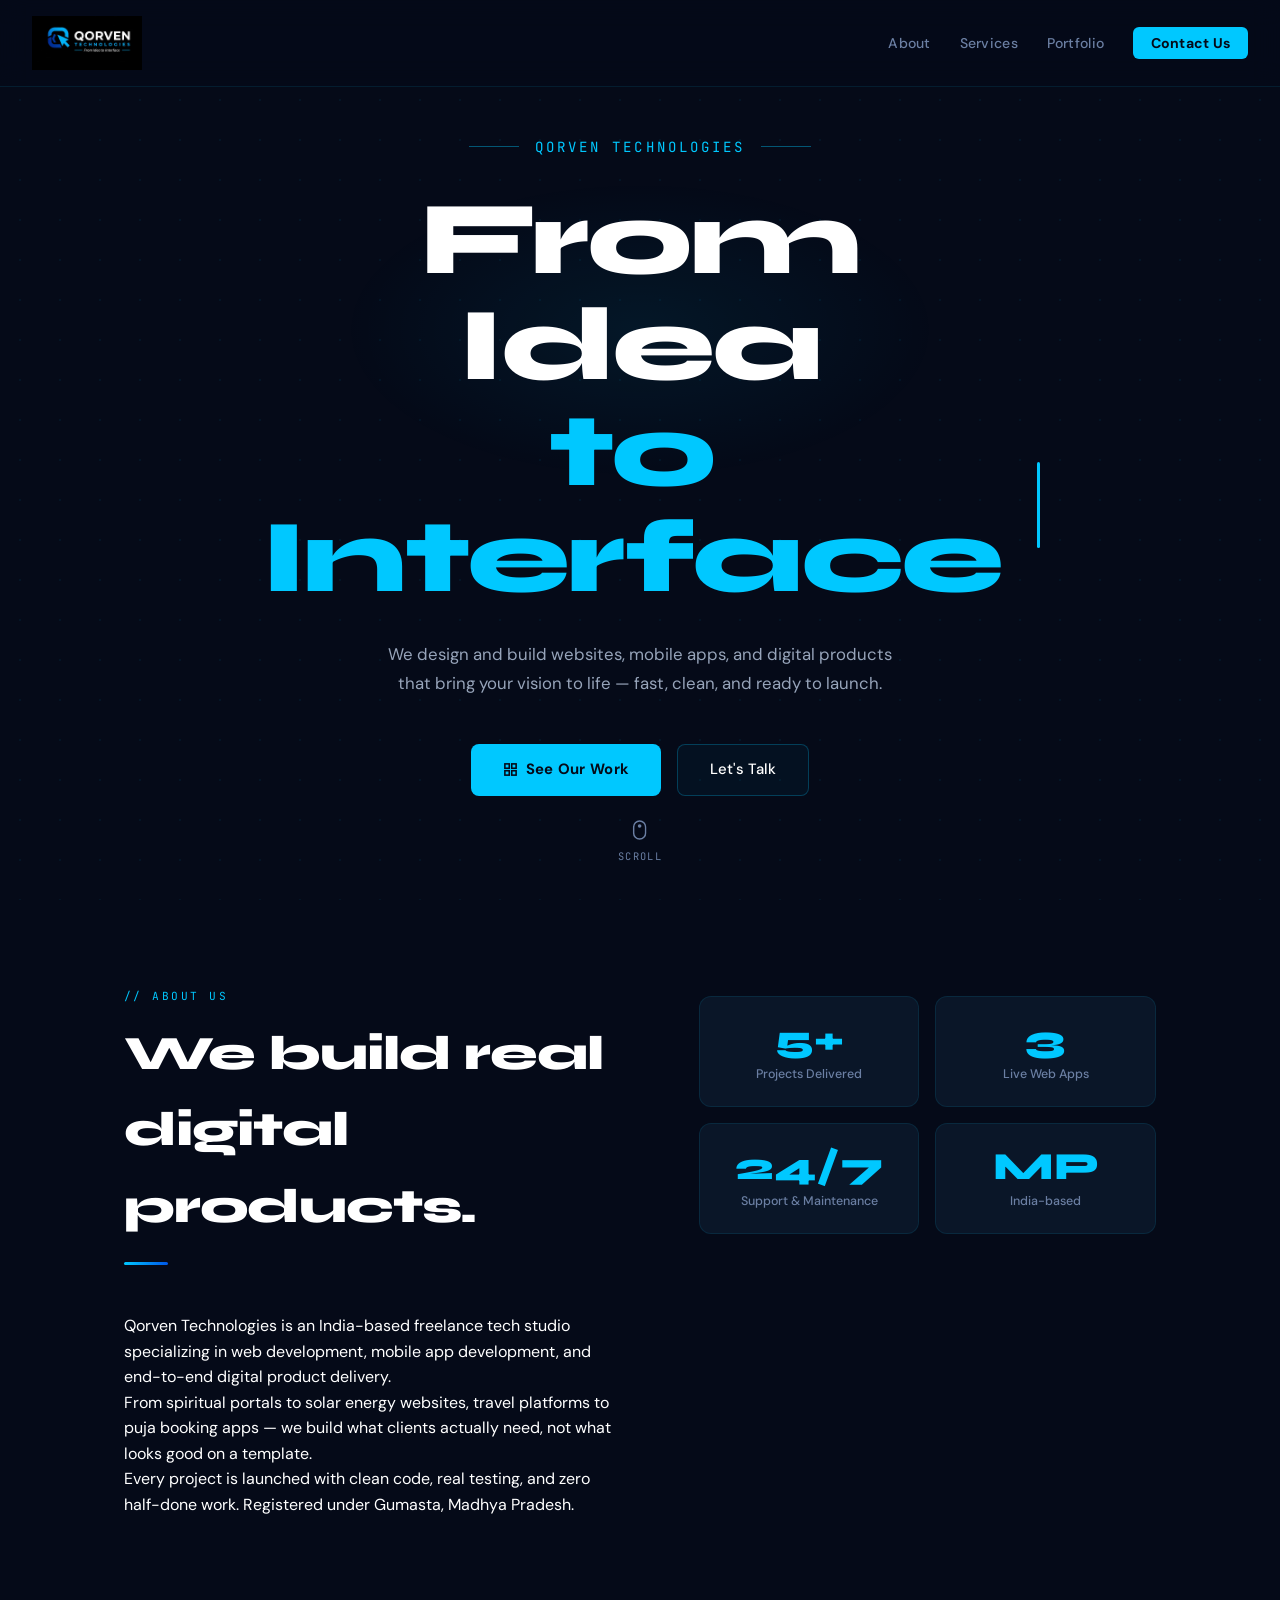
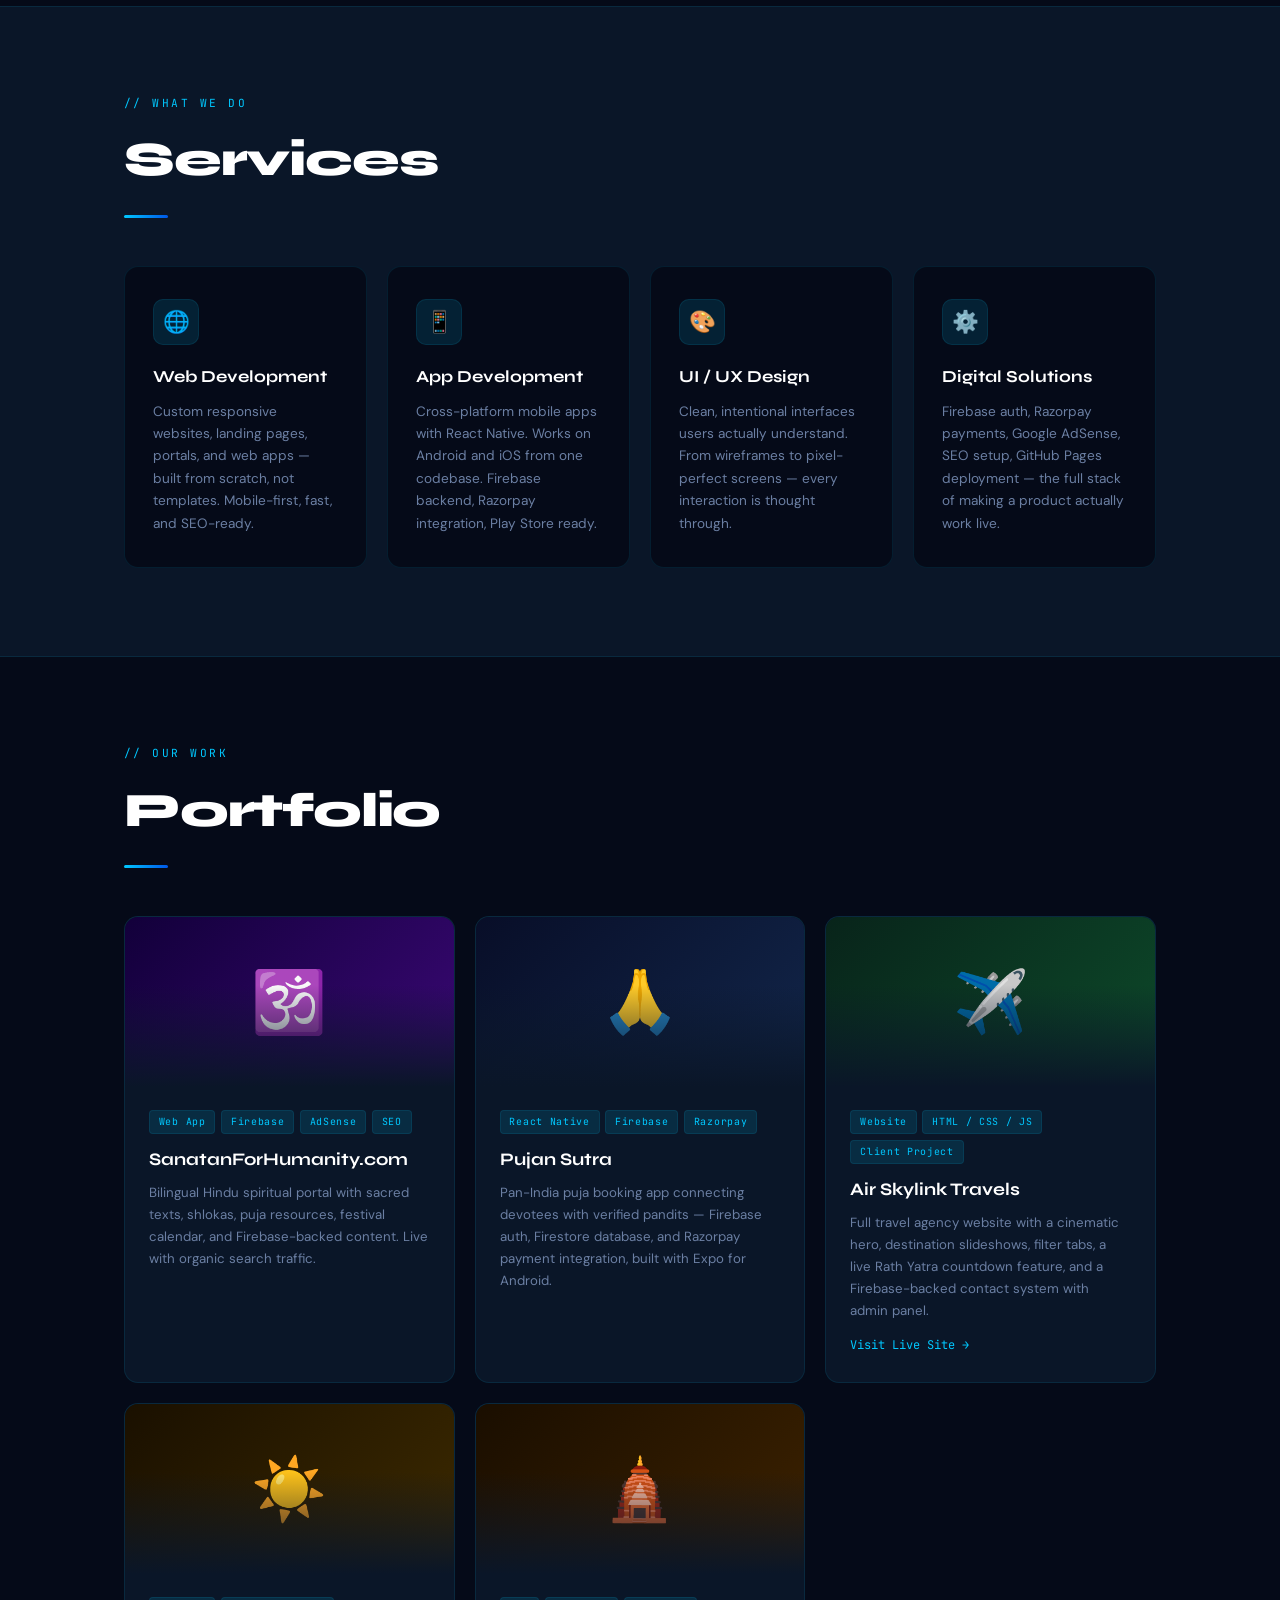
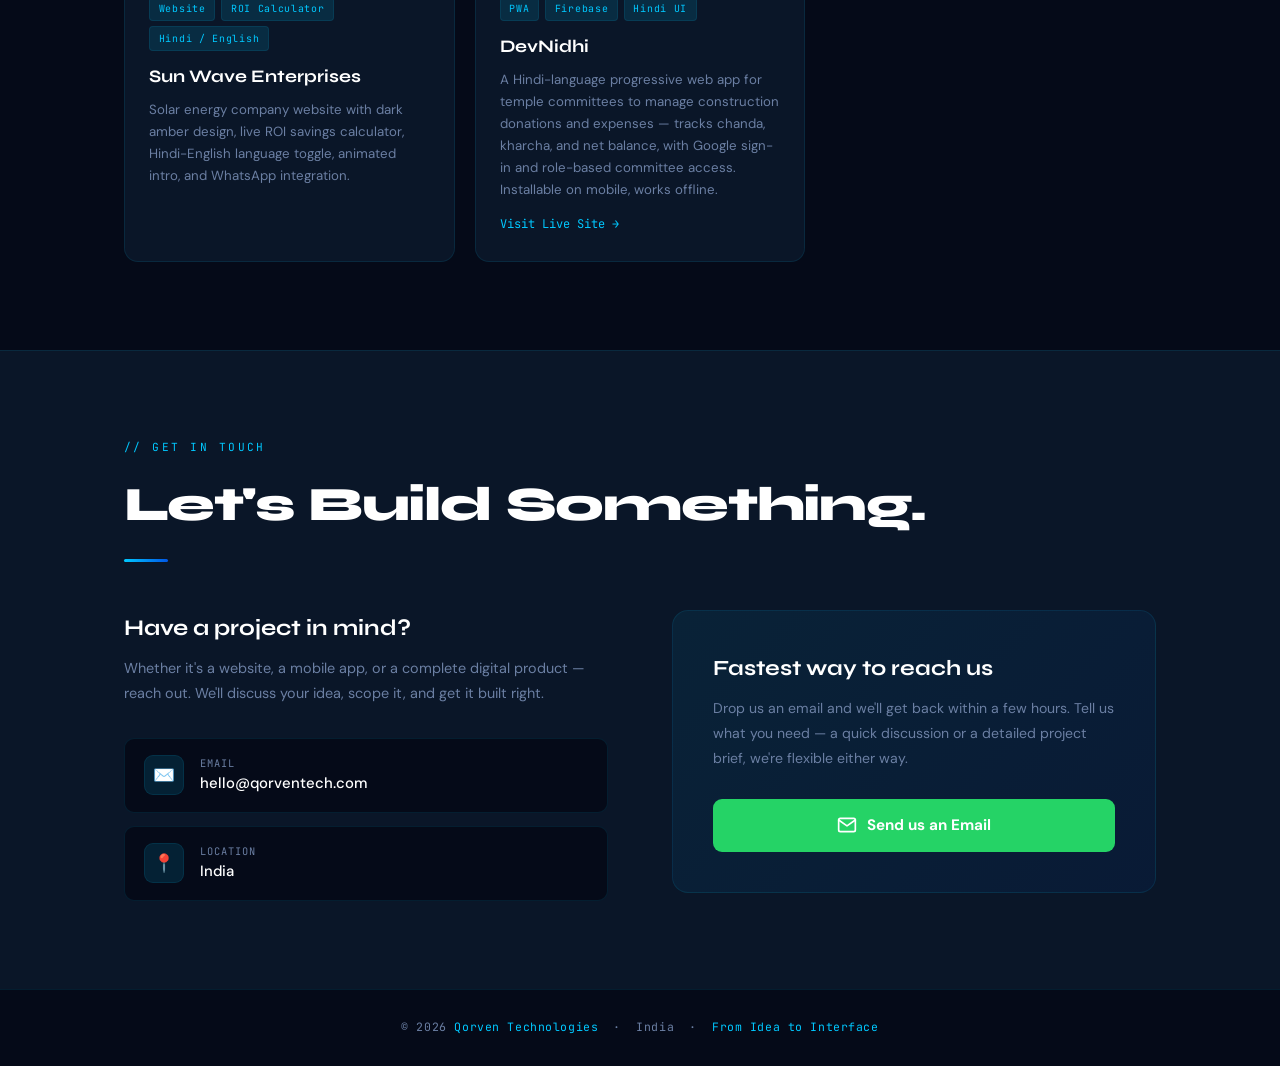
==== index.html @ b603cdcf "Update index.html" ====
<!DOCTYPE html>
<html lang="en">
<head>
  <meta charset="UTF-8">
  <meta name="viewport" content="width=device-width, initial-scale=1.0">
  <title>Qorven Technologies — From Idea to Interface</title>
  <!-- Favicon -->
  <link rel="icon" type="image/png" sizes="16x16" href="[data-uri]">
  <link rel="icon" type="image/png" sizes="32x32" href="[data-uri]">
  <link rel="icon" type="image/png" sizes="64x64" href="[data-uri]">
  <link rel="apple-touch-icon" sizes="192x192" href="[data-uri]">
  <link rel="apple-touch-icon" sizes="512x512" href="[data-uri]">

    <!-- SEO Meta Tags -->
  <meta name="description" content="Qorven Technologies — Web development, mobile app development, UI/UX design and digital solutions. India-based digital studio. From Idea to Interface.">
  <meta name="keywords" content="web development India, app development India, React Native, Firebase, Qorven Technologies, freelance developer India">
  <meta name="author" content="Qorven Technologies">
  <meta name="robots" content="index, follow">
  <link rel="canonical" href="https://qorventech.com">

  <!-- Open Graph (for social media previews) -->
  <meta property="og:title" content="Qorven Technologies — From Idea to Interface">
  <meta property="og:description" content="We design and build websites, mobile apps, and digital products. India-based digital studio.">
  <meta property="og:url" content="https://qorventech.com">
  <meta property="og:type" content="website">
  <meta property="og:image" content="[data-uri]">

  <!-- Twitter Card -->
  <meta name="twitter:card" content="summary">
  <meta name="twitter:title" content="Qorven Technologies">
  <meta name="twitter:description" content="From Idea to Interface — Web & App Development Studio, India">

  <link href="https://fonts.googleapis.com/css2?family=Syne:wght@400;600;700;800&family=DM+Sans:ital,opsz,wght@0,9..40,300;0,9..40,400;0,9..40,500;1,9..40,400&family=JetBrains+Mono:wght@400;500&display=swap" rel="stylesheet">
  <style>
    *, *::before, *::after { margin: 0; padding: 0; box-sizing: border-box; }

    :root {
      --bg: #050A18;
      --surface: #0A1628;
      --surface2: #0F1E35;
      --cyan: #00C8FF;
      --blue: #0057E7;
      --glow: rgba(0, 200, 255, 0.12);
      --border: rgba(0, 200, 255, 0.1);
      --white: #FFFFFF;
      --off-white: #C8D8F0;
      --muted: #6B7FA3;
      --display: 'Syne', sans-serif;
      --body: 'DM Sans', sans-serif;
      --mono: 'JetBrains Mono', monospace;
    }

    html { scroll-behavior: smooth; }

    body {
      background: var(--bg);
      color: var(--white);
      font-family: var(--body);
      font-size: 16px;
      line-height: 1.6;
      overflow-x: hidden;
    }

    /* subtle dot grid */
    body::before {
      content: '';
      position: fixed;
      inset: 0;
      background-image:
        radial-gradient(rgba(0, 200, 255, 0.06) 1px, transparent 1px);
      background-size: 40px 40px;
      pointer-events: none;
      z-index: 0;
    }

    /* ── NAV ── */
    nav {
      position: fixed;
      top: 0; left: 0; right: 0;
      z-index: 100;
      padding: 1rem 2rem;
      display: flex;
      align-items: center;
      justify-content: space-between;
      backdrop-filter: blur(14px);
      -webkit-backdrop-filter: blur(14px);
      background: rgba(5, 10, 24, 0.88);
      border-bottom: 1px solid var(--border);
      transition: box-shadow 0.3s;
    }

    .nav-logo {
      display: flex;
      align-items: center;
      gap: 0;
      text-decoration: none;
    }

    .nav-q {
      width: 34px;
      height: 34px;
      background: linear-gradient(135deg, #0057E7, #00C8FF);
      border-radius: 8px;
      display: flex;
      align-items: center;
      justify-content: center;
      font-family: var(--display);
      font-weight: 800;
      font-size: 1.1rem;
      color: white;
      flex-shrink: 0;
    }

    .nav-brand {
      font-family: var(--display);
      font-weight: 800;
      font-size: 1rem;
      letter-spacing: 0.06em;
      color: var(--white);
    }

    .nav-brand em {
      color: var(--cyan);
      font-style: normal;
    }

    .nav-links {
      display: flex;
      align-items: center;
      gap: 1.8rem;
      list-style: none;
    }

    .nav-links a {
      font-size: 0.88rem;
      font-weight: 500;
      color: var(--muted);
      text-decoration: none;
      transition: color 0.2s;
      letter-spacing: 0.02em;
    }

    .nav-links a:hover { color: var(--white); }

    .nav-cta {
      background: var(--cyan) !important;
      color: var(--bg) !important;
      padding: 0.45rem 1.1rem !important;
      border-radius: 6px !important;
      font-weight: 700 !important;
    }

    .nav-cta:hover { opacity: 0.85; }

    .nav-toggle {
      display: none;
      background: none;
      border: none;
      cursor: pointer;
      flex-direction: column;
      gap: 5px;
      padding: 4px;
    }

    .nav-toggle span {
      display: block;
      width: 22px;
      height: 2px;
      background: var(--white);
      border-radius: 2px;
      transition: all 0.3s;
    }

    /* ── HERO ── */
    .hero {
      min-height: 100vh;
      display: flex;
      align-items: center;
      justify-content: center;
      text-align: center;
      padding: 7rem 1.5rem 5rem;
      position: relative;
      z-index: 1;
    }

    /* ambient glow behind hero */
    .hero::after {
      content: '';
      position: absolute;
      top: 20%;
      left: 50%;
      transform: translateX(-50%);
      width: 600px;
      height: 300px;
      background: radial-gradient(ellipse, rgba(0, 200, 255, 0.07) 0%, transparent 70%);
      pointer-events: none;
    }

    .hero-inner {
      max-width: 800px;
      position: relative;
      z-index: 1;
    }

    .hero-eyebrow {
      font-family: var(--mono);
      font-size: 0.88rem;
      letter-spacing: 0.22em;
      text-transform: uppercase;
      color: var(--cyan);
      margin-bottom: 1.8rem;
      display: flex;
      align-items: center;
      justify-content: center;
      gap: 1rem;
    }

    .hero-eyebrow::before,
    .hero-eyebrow::after {
      content: '';
      display: block;
      width: 50px;
      height: 1px;
      background: var(--cyan);
      opacity: 0.4;
    }

    .hero-title {
      font-family: var(--display);
      font-weight: 800;
      font-size: clamp(3.2rem, 9vw, 6.5rem);
      line-height: 1.02;
      letter-spacing: -0.025em;
      margin-bottom: 1.8rem;
    }

    .hero-title .t1 { color: var(--white); display: block; }
    .hero-title .t2 {
      color: var(--cyan);
      display: flex;
      align-items: center;
      justify-content: center;
      gap: 0.1em;
    }

    .cursor {
      display: inline-block;
      width: 4px;
      height: 0.82em;
      background: var(--cyan);
      border-radius: 2px;
      vertical-align: middle;
      margin-left: 3px;
      animation: blink 1.1s step-end infinite;
    }

    @keyframes blink {
      0%, 100% { opacity: 1; }
      50% { opacity: 0; }
    }

    .hero-sub {
      font-size: 1.05rem;
      color: var(--off-white);
      opacity: 0.75;
      max-width: 540px;
      margin: 0 auto 2.8rem;
      line-height: 1.75;
    }

    .hero-actions {
      display: flex;
      gap: 1rem;
      justify-content: center;
      flex-wrap: wrap;
    }

    .btn-primary {
      display: inline-flex;
      align-items: center;
      gap: 0.5rem;
      background: var(--cyan);
      color: var(--bg);
      padding: 0.85rem 2rem;
      border-radius: 8px;
      font-weight: 700;
      font-size: 0.93rem;
      text-decoration: none;
      letter-spacing: 0.02em;
      transition: all 0.25s;
    }

    .btn-primary:hover {
      transform: translateY(-2px);
      box-shadow: 0 10px 32px rgba(0, 200, 255, 0.32);
    }

    .btn-outline {
      display: inline-flex;
      align-items: center;
      gap: 0.5rem;
      border: 1px solid rgba(0, 200, 255, 0.25);
      color: var(--white);
      padding: 0.85rem 2rem;
      border-radius: 8px;
      font-weight: 500;
      font-size: 0.93rem;
      text-decoration: none;
      background: rgba(0, 200, 255, 0.04);
      transition: all 0.25s;
    }

    .btn-outline:hover {
      border-color: var(--cyan);
      color: var(--cyan);
      background: rgba(0, 200, 255, 0.08);
    }

    .scroll-cue {
      position: absolute;
      bottom: 2.2rem;
      left: 50%;
      transform: translateX(-50%);
      display: flex;
      flex-direction: column;
      align-items: center;
      gap: 0.5rem;
      color: var(--muted);
      font-family: var(--mono);
      font-size: 0.65rem;
      letter-spacing: 0.14em;
      text-transform: uppercase;
      animation: bob 2.2s ease-in-out infinite;
    }

    @keyframes bob {
      0%, 100% { transform: translateX(-50%) translateY(0); }
      50% { transform: translateX(-50%) translateY(-6px); }
    }

    /* ── SECTIONS ── */
    section { position: relative; z-index: 1; }

    .inner {
      max-width: 1080px;
      margin: 0 auto;
      padding: 5.5rem 1.5rem;
    }

    .s-label {
      font-family: var(--mono);
      font-size: 0.7rem;
      letter-spacing: 0.22em;
      text-transform: uppercase;
      color: var(--cyan);
      margin-bottom: 0.6rem;
    }

    .s-title {
      font-family: var(--display);
      font-weight: 800;
      font-size: clamp(2rem, 4vw, 3rem);
      letter-spacing: -0.025em;
      margin-bottom: 1rem;
    }

    .s-bar {
      width: 44px;
      height: 3px;
      background: linear-gradient(90deg, var(--cyan), var(--blue));
      border-radius: 2px;
      margin-bottom: 3rem;
    }

    /* ── ABOUT ── */
    .about-grid {
      display: grid;
      grid-template-columns: 1.1fr 1fr;
      gap: 4.5rem;
      align-items: start;
    }

    .about-text p {
      color: var(--off-white);
      opacity: 0.78;
      margin-bottom: 1.1rem;
      line-height: 1.82;
      font-size: 0.97rem;
    }

    .about-stats {
      display: grid;
      grid-template-columns: 1fr 1fr;
      gap: 1rem;
      padding-top: 0.5rem;
    }

    .stat-card {
      background: var(--surface);
      border: 1px solid var(--border);
      border-radius: 12px;
      padding: 1.5rem 1.2rem;
      text-align: center;
      transition: all 0.25s;
    }

    .stat-card:hover {
      border-color: rgba(0, 200, 255, 0.3);
      box-shadow: 0 0 20px rgba(0, 200, 255, 0.06);
    }

    .stat-num {
      font-family: var(--display);
      font-size: 2.4rem;
      font-weight: 800;
      color: var(--cyan);
      line-height: 1;
      margin-bottom: 0.4rem;
    }

    .stat-lbl {
      font-size: 0.78rem;
      color: var(--muted);
      font-weight: 500;
      line-height: 1.3;
    }

    /* ── SERVICES ── */
    .services-wrap {
      background: var(--surface);
      border-top: 1px solid var(--border);
      border-bottom: 1px solid var(--border);
    }

    .services-grid {
      display: grid;
      grid-template-columns: repeat(auto-fit, minmax(230px, 1fr));
      gap: 1.25rem;
    }

    .svc-card {
      background: var(--bg);
      border: 1px solid var(--border);
      border-radius: 14px;
      padding: 2rem 1.75rem;
      position: relative;
      overflow: hidden;
      transition: all 0.3s;
    }

    .svc-card::after {
      content: '';
      position: absolute;
      top: 0; left: 0; right: 0;
      height: 2px;
      background: linear-gradient(90deg, var(--cyan), var(--blue));
      transform: scaleX(0);
      transform-origin: left;
      transition: transform 0.3s;
    }

    .svc-card:hover::after { transform: scaleX(1); }

    .svc-card:hover {
      border-color: rgba(0, 200, 255, 0.25);
      transform: translateY(-4px);
      box-shadow: 0 14px 40px rgba(0, 0, 0, 0.3);
    }

    .svc-icon {
      width: 46px;
      height: 46px;
      background: var(--glow);
      border-radius: 10px;
      display: flex;
      align-items: center;
      justify-content: center;
      font-size: 1.35rem;
      margin-bottom: 1.2rem;
      border: 1px solid var(--border);
    }

    .svc-title {
      font-family: var(--display);
      font-weight: 700;
      font-size: 1.05rem;
      margin-bottom: 0.6rem;
    }

    .svc-desc {
      font-size: 0.85rem;
      color: var(--muted);
      line-height: 1.65;
    }

    /* ── PORTFOLIO ── */
    .port-grid {
      display: grid;
      grid-template-columns: repeat(auto-fit, minmax(290px, 1fr));
      gap: 1.25rem;
    }

    .port-card {
      background: var(--surface);
      border: 1px solid var(--border);
      border-radius: 14px;
      overflow: hidden;
      transition: all 0.3s;
    }

    .port-card:hover {
      border-color: rgba(0, 200, 255, 0.25);
      transform: translateY(-4px);
      box-shadow: 0 14px 44px rgba(0, 0, 0, 0.4);
    }

    .port-thumb {
      height: 170px;
      display: flex;
      align-items: center;
      justify-content: center;
      font-size: 3.8rem;
      position: relative;
    }

    .port-thumb::after {
      content: '';
      position: absolute;
      inset: 0;
      background: linear-gradient(to bottom, transparent 40%, var(--surface) 100%);
    }

    .port-body {
      padding: 1.4rem 1.5rem 1.6rem;
    }

    .port-tags {
      display: flex;
      flex-wrap: wrap;
      gap: 0.35rem;
      margin-bottom: 0.75rem;
    }

    .tag {
      font-family: var(--mono);
      font-size: 0.62rem;
      letter-spacing: 0.07em;
      background: var(--glow);
      color: var(--cyan);
      border: 1px solid var(--border);
      padding: 0.2rem 0.55rem;
      border-radius: 4px;
    }

    .port-title {
      font-family: var(--display);
      font-weight: 700;
      font-size: 1.1rem;
      margin-bottom: 0.5rem;
    }

    .port-desc {
      font-size: 0.83rem;
      color: var(--muted);
      line-height: 1.65;
    }

    .port-link {
      display: inline-flex;
      align-items: center;
      gap: 0.3rem;
      margin-top: 0.9rem;
      font-family: var(--mono);
      font-size: 0.75rem;
      color: var(--cyan);
      text-decoration: none;
      border-bottom: 1px solid transparent;
      transition: border-color 0.2s;
    }

    .port-link:hover {
      border-bottom-color: var(--cyan);
    }

    /* ── CONTACT ── */
    .contact-wrap {
      background: var(--surface);
      border-top: 1px solid var(--border);
    }

    .contact-grid {
      display: grid;
      grid-template-columns: 1fr 1fr;
      gap: 4rem;
      align-items: start;
    }

    .contact-left h3 {
      font-family: var(--display);
      font-size: 1.4rem;
      font-weight: 700;
      margin-bottom: 0.6rem;
    }

    .contact-left > p {
      color: var(--muted);
      font-size: 0.9rem;
      line-height: 1.75;
      margin-bottom: 2rem;
    }

    .c-items {
      display: flex;
      flex-direction: column;
      gap: 0.85rem;
    }

    .c-item {
      display: flex;
      align-items: center;
      gap: 1rem;
      padding: 1rem 1.2rem;
      background: var(--bg);
      border: 1px solid var(--border);
      border-radius: 10px;
      text-decoration: none;
      transition: all 0.2s;
      color: var(--white);
    }

    .c-item:hover {
      border-color: rgba(0, 200, 255, 0.35);
      background: rgba(0, 200, 255, 0.04);
    }

    .c-icon {
      width: 40px;
      height: 40px;
      background: var(--glow);
      border: 1px solid var(--border);
      border-radius: 9px;
      display: flex;
      align-items: center;
      justify-content: center;
      font-size: 1.1rem;
      flex-shrink: 0;
    }

    .c-info { display: flex; flex-direction: column; }

    .c-lbl {
      font-family: var(--mono);
      font-size: 0.65rem;
      letter-spacing: 0.1em;
      text-transform: uppercase;
      color: var(--muted);
    }

    .c-val {
      font-size: 0.93rem;
      color: var(--white);
      font-weight: 500;
    }

    /* CTA Box */
    .cta-box {
      background: linear-gradient(135deg, rgba(0, 200, 255, 0.07), rgba(0, 87, 231, 0.07));
      border: 1px solid var(--border);
      border-radius: 16px;
      padding: 2.5rem;
    }

    .cta-box h3 {
      font-family: var(--display);
      font-size: 1.35rem;
      font-weight: 700;
      margin-bottom: 0.65rem;
    }

    .cta-box p {
      color: var(--muted);
      font-size: 0.88rem;
      line-height: 1.75;
      margin-bottom: 1.8rem;
    }

    .wa-btn {
      display: flex;
      align-items: center;
      justify-content: center;
      gap: 0.65rem;
      background: #25D366;
      color: #fff;
      padding: 0.9rem 1.5rem;
      border-radius: 9px;
      font-weight: 700;
      font-size: 0.95rem;
      text-decoration: none;
      transition: all 0.25s;
      width: 100%;
    }

    .wa-btn:hover {
      background: #1ebe5d;
      transform: translateY(-2px);
      box-shadow: 0 8px 24px rgba(37, 211, 102, 0.32);
    }

    /* ── FOOTER ── */
    footer {
      border-top: 1px solid var(--border);
      padding: 1.8rem 1.5rem;
      text-align: center;
      color: var(--muted);
      font-family: var(--mono);
      font-size: 0.72rem;
      letter-spacing: 0.05em;
      position: relative;
      z-index: 1;
    }

    footer span { color: var(--cyan); }

    /* FAB */
    .fab {
      position: fixed;
      bottom: 1.6rem;
      right: 1.6rem;
      width: 54px;
      height: 54px;
      background: #25D366;
      border-radius: 50%;
      display: flex;
      align-items: center;
      justify-content: center;
      box-shadow: 0 4px 20px rgba(37, 211, 102, 0.4);
      z-index: 99;
      text-decoration: none;
      transition: all 0.25s;
    }

    .fab:hover {
      transform: scale(1.1);
      box-shadow: 0 8px 28px rgba(37, 211, 102, 0.5);
    }

    /* ── REVEAL ── */
    .reveal {
      opacity: 0;
      transform: translateY(22px);
      transition: opacity 0.6s ease, transform 0.6s ease;
    }

    .reveal.visible {
      opacity: 1;
      transform: translateY(0);
    }

    /* ── RESPONSIVE ── */
    @media (max-width: 768px) {
      .nav-links { display: none; }

      .nav-links.open {
        display: flex;
        flex-direction: column;
        position: absolute;
        top: 100%;
        left: 0; right: 0;
        background: rgba(5, 10, 24, 0.97);
        border-bottom: 1px solid var(--border);
        padding: 1.5rem 1.5rem;
        gap: 1.2rem;
      }

      .nav-toggle { display: flex; }

      .about-grid,
      .contact-grid { grid-template-columns: 1fr; gap: 2.5rem; }

      .about-stats { order: -1; }

      .inner { padding: 4rem 1.25rem; }

      .hero { padding: 6rem 1.25rem 4.5rem; }

      .hero-title { font-size: clamp(2.8rem, 11vw, 5rem); }

      .cta-box { padding: 1.8rem 1.4rem; }
    }

    @media (max-width: 480px) {
      .services-grid { grid-template-columns: 1fr; }
      .port-grid { grid-template-columns: 1fr; }
      .about-stats { grid-template-columns: 1fr 1fr; }
    }
  </style>
</head>
<body>

  <!-- ── NAV ── -->
  <nav id="nav">
    <a href="#home" class="nav-logo">
      <img src="[data-uri]" alt="Qorven Technologies" style="height:54px;width:auto;">
    </a>
    <ul class="nav-links" id="navLinks">
      <li><a href="#about">About</a></li>
      <li><a href="#services">Services</a></li>
      <li><a href="#portfolio">Portfolio</a></li>
      <li><a href="#contact" class="nav-cta">Contact Us</a></li>
    </ul>
    <button class="nav-toggle" id="navBtn" aria-label="Menu">
      <span></span><span></span><span></span>
    </button>
  </nav>

  <!-- ── HERO ── -->
  <section class="hero" id="home">
    <div class="hero-inner">
      <div class="hero-eyebrow">Qorven Technologies</div>
      <h1 class="hero-title">
        <span class="t1">From Idea</span>
        <span class="t2">to Interface<span class="cursor"></span></span>
      </h1>
      <p class="hero-sub">
        We design and build websites, mobile apps, and digital products that bring your vision to life — fast, clean, and ready to launch.
      </p>
      <div class="hero-actions">
        <a href="#portfolio" class="btn-primary">
          <svg width="15" height="15" viewBox="0 0 24 24" fill="none" stroke="currentColor" stroke-width="2.5" stroke-linecap="round"><rect x="3" y="3" width="7" height="7"/><rect x="14" y="3" width="7" height="7"/><rect x="3" y="14" width="7" height="7"/><rect x="14" y="14" width="7" height="7"/></svg>
          See Our Work
        </a>
        <a href="#contact" class="btn-outline">Let's Talk</a>
      </div>
    </div>
    <div class="scroll-cue">
      <svg width="14" height="20" viewBox="0 0 14 20" fill="none">
        <rect x="1" y="1" width="12" height="18" rx="6" stroke="#6B7FA3" stroke-width="1.5"/>
        <circle cx="7" cy="6" r="1.8" fill="#6B7FA3"/>
      </svg>
      scroll
    </div>
  </section>

  <!-- ── ABOUT ── -->
  <section id="about">
    <div class="inner">
      <div class="about-grid">
        <div class="reveal">
          <p class="s-label">// About Us</p>
          <h2 class="s-title">We build real digital products.</h2>
          <div class="s-bar"></div>
          <p>Qorven Technologies is an India-based freelance tech studio specializing in web development, mobile app development, and end-to-end digital product delivery.</p>
          <p>From spiritual portals to solar energy websites, travel platforms to puja booking apps — we build what clients actually need, not what looks good on a template.</p>
          <p>Every project is launched with clean code, real testing, and zero half-done work. Registered under Gumasta, Madhya Pradesh.</p>
        </div>
        <div class="about-stats reveal">
          <div class="stat-card">
            <div class="stat-num">5+</div>
            <div class="stat-lbl">Projects Delivered</div>
          </div>
          <div class="stat-card">
            <div class="stat-num">3</div>
            <div class="stat-lbl">Live Web Apps</div>
          </div>
          <div class="stat-card">
            <div class="stat-num">24/7</div>
            <div class="stat-lbl">Support &amp; Maintenance</div>
          </div>
          <div class="stat-card">
            <div class="stat-num">MP</div>
            <div class="stat-lbl">India-based</div>
          </div>
        </div>
      </div>
    </div>
  </section>

  <!-- ── SERVICES ── -->
  <section id="services" class="services-wrap">
    <div class="inner">
      <p class="s-label reveal">// What We Do</p>
      <h2 class="s-title reveal">Services</h2>
      <div class="s-bar"></div>
      <div class="services-grid">
        <div class="svc-card reveal">
          <div class="svc-icon">🌐</div>
          <h3 class="svc-title">Web Development</h3>
          <p class="svc-desc">Custom responsive websites, landing pages, portals, and web apps — built from scratch, not templates. Mobile-first, fast, and SEO-ready.</p>
        </div>
        <div class="svc-card reveal">
          <div class="svc-icon">📱</div>
          <h3 class="svc-title">App Development</h3>
          <p class="svc-desc">Cross-platform mobile apps with React Native. Works on Android and iOS from one codebase. Firebase backend, Razorpay integration, Play Store ready.</p>
        </div>
        <div class="svc-card reveal">
          <div class="svc-icon">🎨</div>
          <h3 class="svc-title">UI / UX Design</h3>
          <p class="svc-desc">Clean, intentional interfaces users actually understand. From wireframes to pixel-perfect screens — every interaction is thought through.</p>
        </div>
        <div class="svc-card reveal">
          <div class="svc-icon">⚙️</div>
          <h3 class="svc-title">Digital Solutions</h3>
          <p class="svc-desc">Firebase auth, Razorpay payments, Google AdSense, SEO setup, GitHub Pages deployment — the full stack of making a product actually work live.</p>
        </div>
      </div>
    </div>
  </section>

  <!-- ── PORTFOLIO ── -->
  <section id="portfolio">
    <div class="inner">
      <p class="s-label reveal">// Our Work</p>
      <h2 class="s-title reveal">Portfolio</h2>
      <div class="s-bar"></div>
      <div class="port-grid">

        <div class="port-card reveal">
          <div class="port-thumb" style="background:linear-gradient(135deg,#12003A,#3A0875);">🕉️</div>
          <div class="port-body">
            <div class="port-tags">
              <span class="tag">Web App</span>
              <span class="tag">Firebase</span>
              <span class="tag">AdSense</span>
              <span class="tag">SEO</span>
            </div>
            <h3 class="port-title">SanatanForHumanity.com</h3>
            <p class="port-desc">Bilingual Hindu spiritual portal with sacred texts, shlokas, puja resources, festival calendar, and Firebase-backed content. Live with organic search traffic.</p>
          </div>
        </div>

        <div class="port-card reveal">
          <div class="port-thumb" style="background:linear-gradient(135deg,#080E28,#12264A);">🙏</div>
          <div class="port-body">
            <div class="port-tags">
              <span class="tag">React Native</span>
              <span class="tag">Firebase</span>
              <span class="tag">Razorpay</span>
            </div>
            <h3 class="port-title">Pujan Sutra</h3>
            <p class="port-desc">Pan-India puja booking app connecting devotees with verified pandits — Firebase auth, Firestore database, and Razorpay payment integration, built with Expo for Android.</p>
          </div>
        </div>

        <div class="port-card reveal">
          <div class="port-thumb" style="background:linear-gradient(135deg,#08241A,#0D4A2A);">✈️</div>
          <div class="port-body">
            <div class="port-tags">
              <span class="tag">Website</span>
              <span class="tag">HTML / CSS / JS</span>
              <span class="tag">Client Project</span>
            </div>
            <h3 class="port-title">Air Skylink Travels</h3>
            <p class="port-desc">Full travel agency website with a cinematic hero, destination slideshows, filter tabs, a live Rath Yatra countdown feature, and a Firebase-backed contact system with admin panel.</p>
            <a href="https://airskylink.com" class="port-link" target="_blank" rel="noopener">
              Visit Live Site →
            </a>
          </div>
        </div>

        <div class="port-card reveal">
          <div class="port-thumb" style="background:linear-gradient(135deg,#1A1000,#3D2A00);">☀️</div>
          <div class="port-body">
            <div class="port-tags">
              <span class="tag">Website</span>
              <span class="tag">ROI Calculator</span>
              <span class="tag">Hindi / English</span>
            </div>
            <h3 class="port-title">Sun Wave Enterprises</h3>
            <p class="port-desc">Solar energy company website with dark amber design, live ROI savings calculator, Hindi-English language toggle, animated intro, and WhatsApp integration.</p>
          </div>
        </div>

        <div class="port-card reveal">
          <div class="port-thumb" style="background:linear-gradient(135deg,#1A0E00,#3D2200);">🛕</div>
          <div class="port-body">
            <div class="port-tags">
              <span class="tag">PWA</span>
              <span class="tag">Firebase</span>
              <span class="tag">Hindi UI</span>
            </div>
            <h3 class="port-title">DevNidhi</h3>
            <p class="port-desc">A Hindi-language progressive web app for temple committees to manage construction donations and expenses — tracks chanda, kharcha, and net balance, with Google sign-in and role-based committee access. Installable on mobile, works offline.</p>
            <a href="https://qorventech.github.io/DevNidhi/" class="port-link" target="_blank" rel="noopener">
              Visit Live Site →
            </a>
          </div>
        </div>

      </div>
    </div>
  </section>

  <!-- ── CONTACT ── -->
  <section id="contact" class="contact-wrap">
    <div class="inner">
      <p class="s-label reveal">// Get In Touch</p>
      <h2 class="s-title reveal">Let's Build Something.</h2>
      <div class="s-bar"></div>
      <div class="contact-grid">

        <div class="contact-left reveal">
          <h3>Have a project in mind?</h3>
          <p>Whether it's a website, a mobile app, or a complete digital product — reach out. We'll discuss your idea, scope it, and get it built right.</p>
          <div class="c-items">
            <a href="mailto:hello@qorventech.com" class="c-item">
              <div class="c-icon">✉️</div>
              <div class="c-info">
                <span class="c-lbl">Email</span>
                <span class="c-val">hello@qorventech.com</span>
              </div>
            </a>
            <div class="c-item">
              <div class="c-icon">📍</div>
              <div class="c-info">
                <span class="c-lbl">Location</span>
                <span class="c-val">India</span>
              </div>
            </div>
          </div>
        </div>

        <div class="cta-box reveal">
          <h3>Fastest way to reach us</h3>
          <p>Drop us an email and we'll get back within a few hours. Tell us what you need — a quick discussion or a detailed project brief, we're flexible either way.</p>
          <a href="mailto:hello@qorventech.com" class="wa-btn">
            <svg width="20" height="20" viewBox="0 0 24 24" fill="none" stroke="white" stroke-width="2" stroke-linecap="round" stroke-linejoin="round">
              <path d="M4 4h16c1.1 0 2 .9 2 2v12c0 1.1-.9 2-2 2H4c-1.1 0-2-.9-2-2V6c0-1.1.9-2 2-2z"/><polyline points="22,6 12,13 2,6"/>
            </svg>
            Send us an Email
          </a>
        </div>

      </div>
    </div>
  </section>

  <!-- ── FOOTER ── -->
  <footer>
    <p>© 2026 <span>Qorven Technologies</span> &nbsp;·&nbsp; India &nbsp;·&nbsp; <span>From Idea to Interface</span></p>
  </footer>


  <script>
    // Nav mobile toggle
    const navBtn = document.getElementById('navBtn');
    const navLinks = document.getElementById('navLinks');
    navBtn.addEventListener('click', () => navLinks.classList.toggle('open'));
    navLinks.querySelectorAll('a').forEach(a => {
      a.addEventListener('click', () => navLinks.classList.remove('open'));
    });

    // Nav shadow on scroll
    const nav = document.getElementById('nav');
    window.addEventListener('scroll', () => {
      nav.style.boxShadow = window.scrollY > 30
        ? '0 4px 30px rgba(0,0,0,0.5)'
        : 'none';
    }, { passive: true });

    // Scroll reveal
    const reveals = document.querySelectorAll('.reveal');
    const io = new IntersectionObserver((entries) => {
      entries.forEach(e => {
        if (e.isIntersecting) {
          e.target.classList.add('visible');
          io.unobserve(e.target);
        }
      });
    }, { threshold: 0.1 });
    reveals.forEach(r => io.observe(r));
  </script>
</body>
</html>
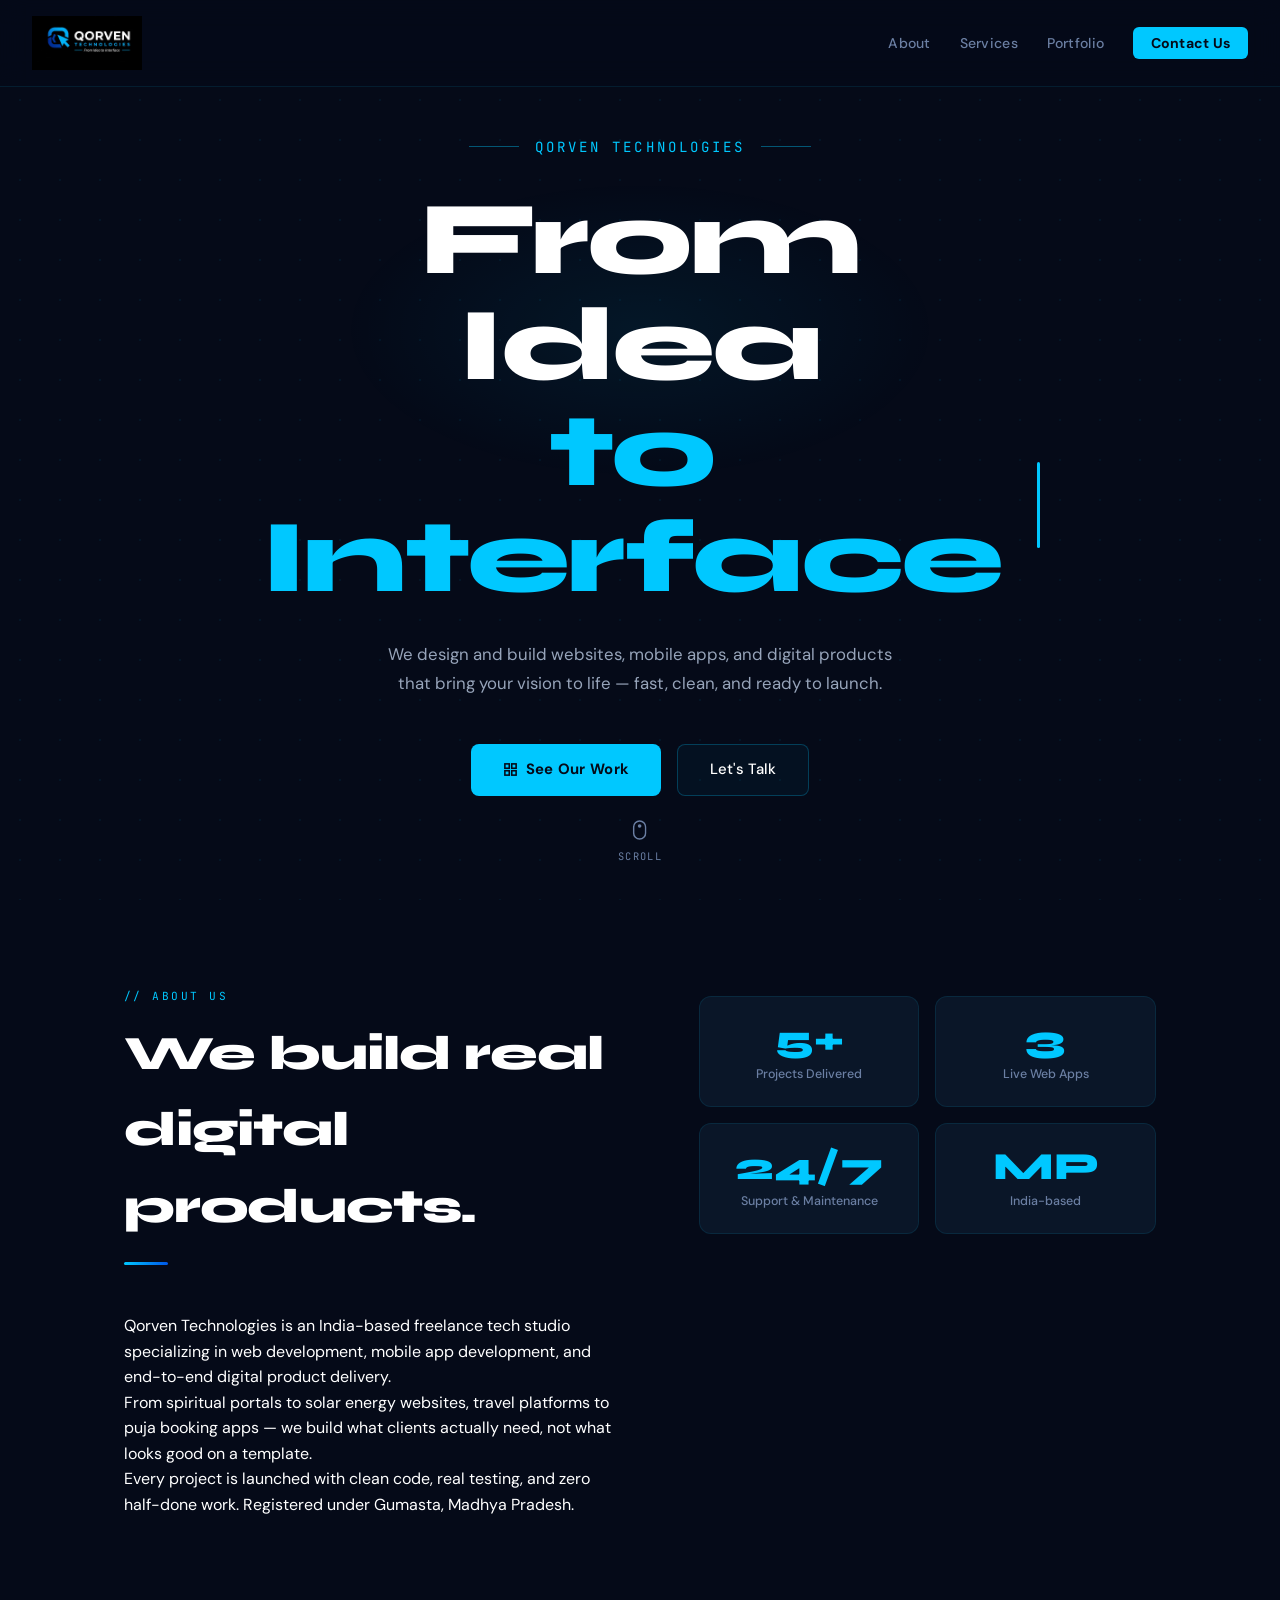
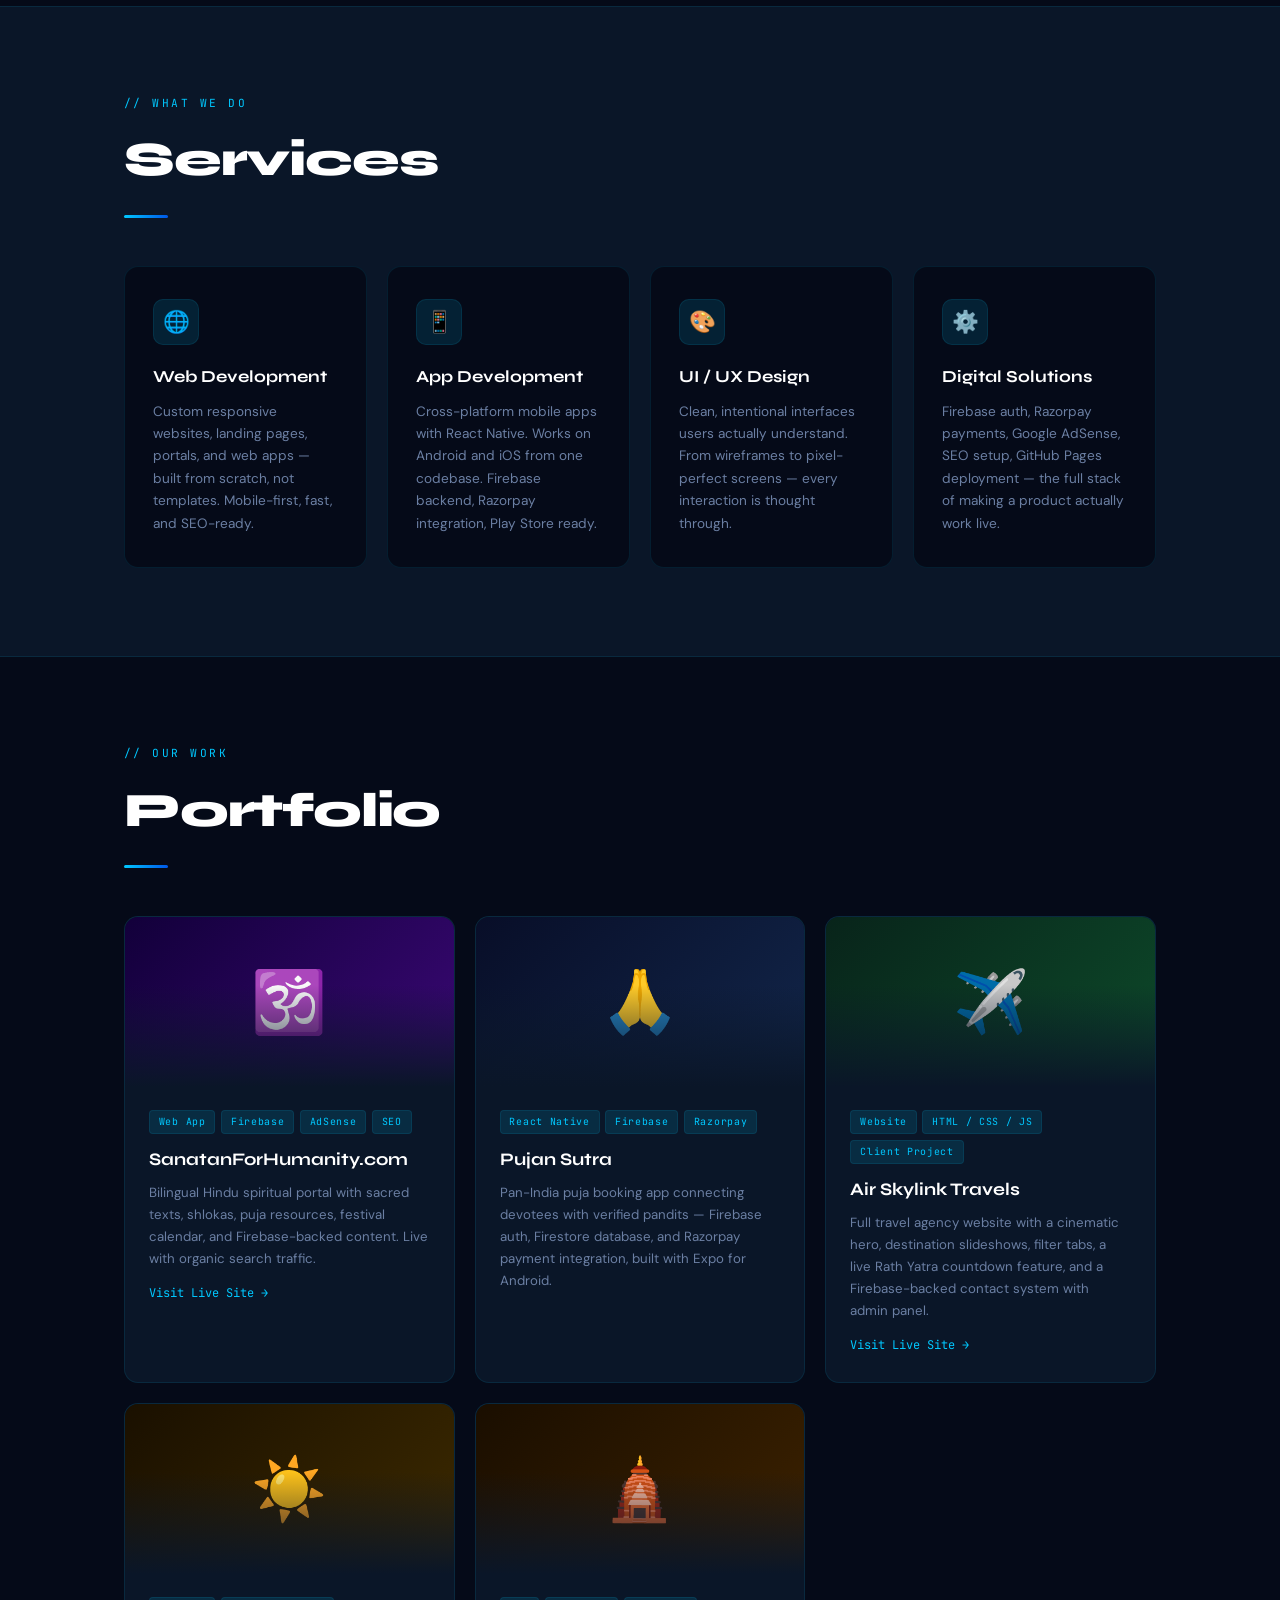
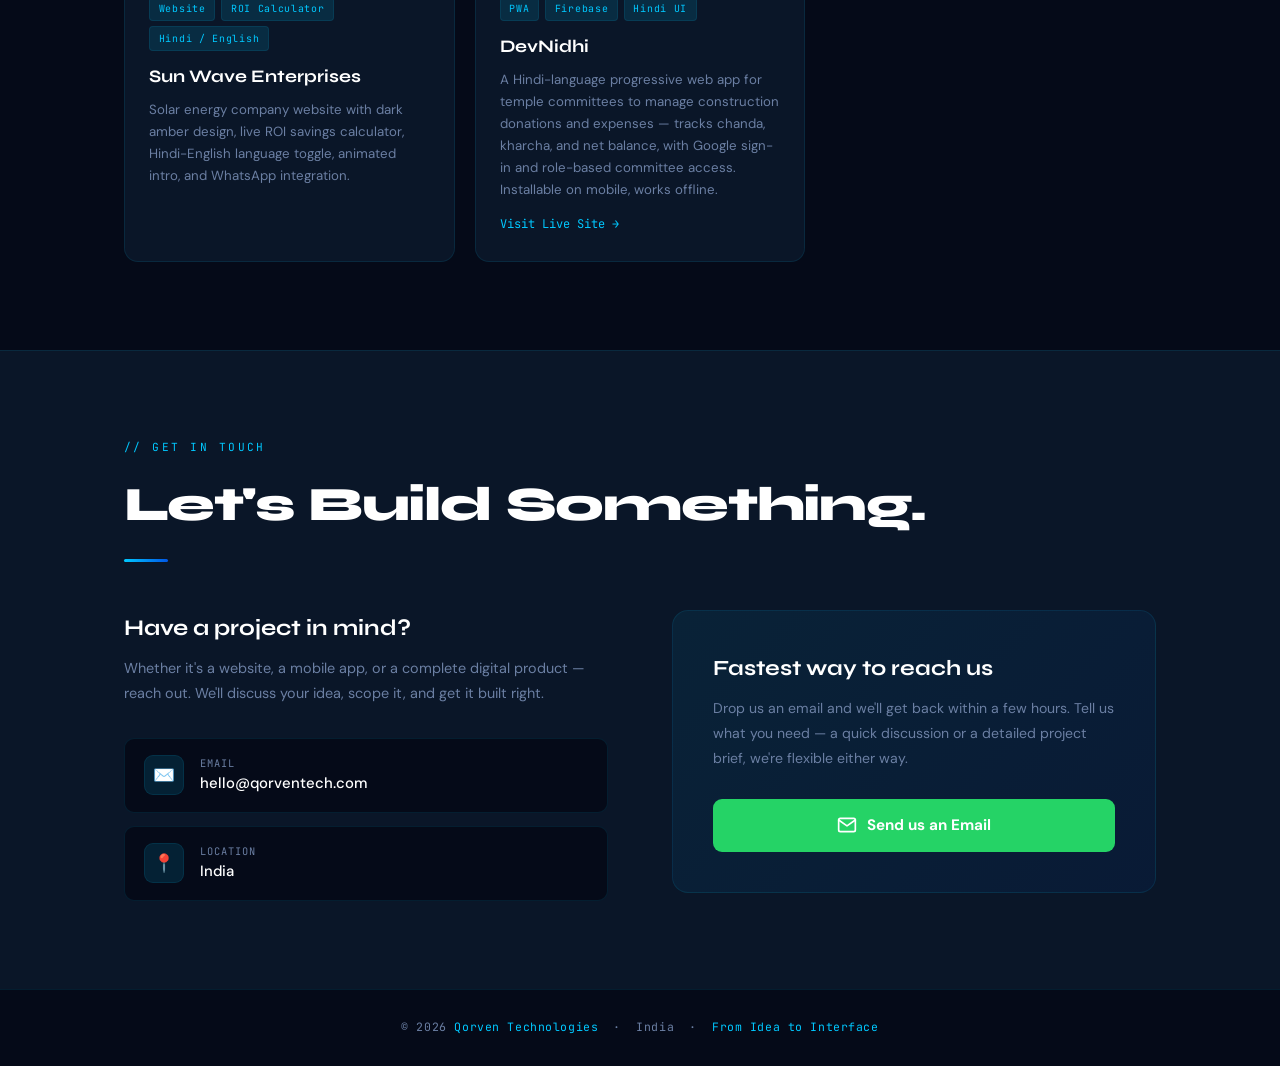
==== commit 86bc1ec7: "Update index.html" ====
--- a/index.html
+++ b/index.html
@@ -925,6 +925,9 @@
             </div>
             <h3 class="port-title">SanatanForHumanity.com</h3>
             <p class="port-desc">Bilingual Hindu spiritual portal with sacred texts, shlokas, puja resources, festival calendar, and Firebase-backed content. Live with organic search traffic.</p>
+            <a href="https://sanatanforhumanity.com" class="port-link" target="_blank" rel="noopener">
+              Visit Live Site →
+            </a>
           </div>
         </div>
 
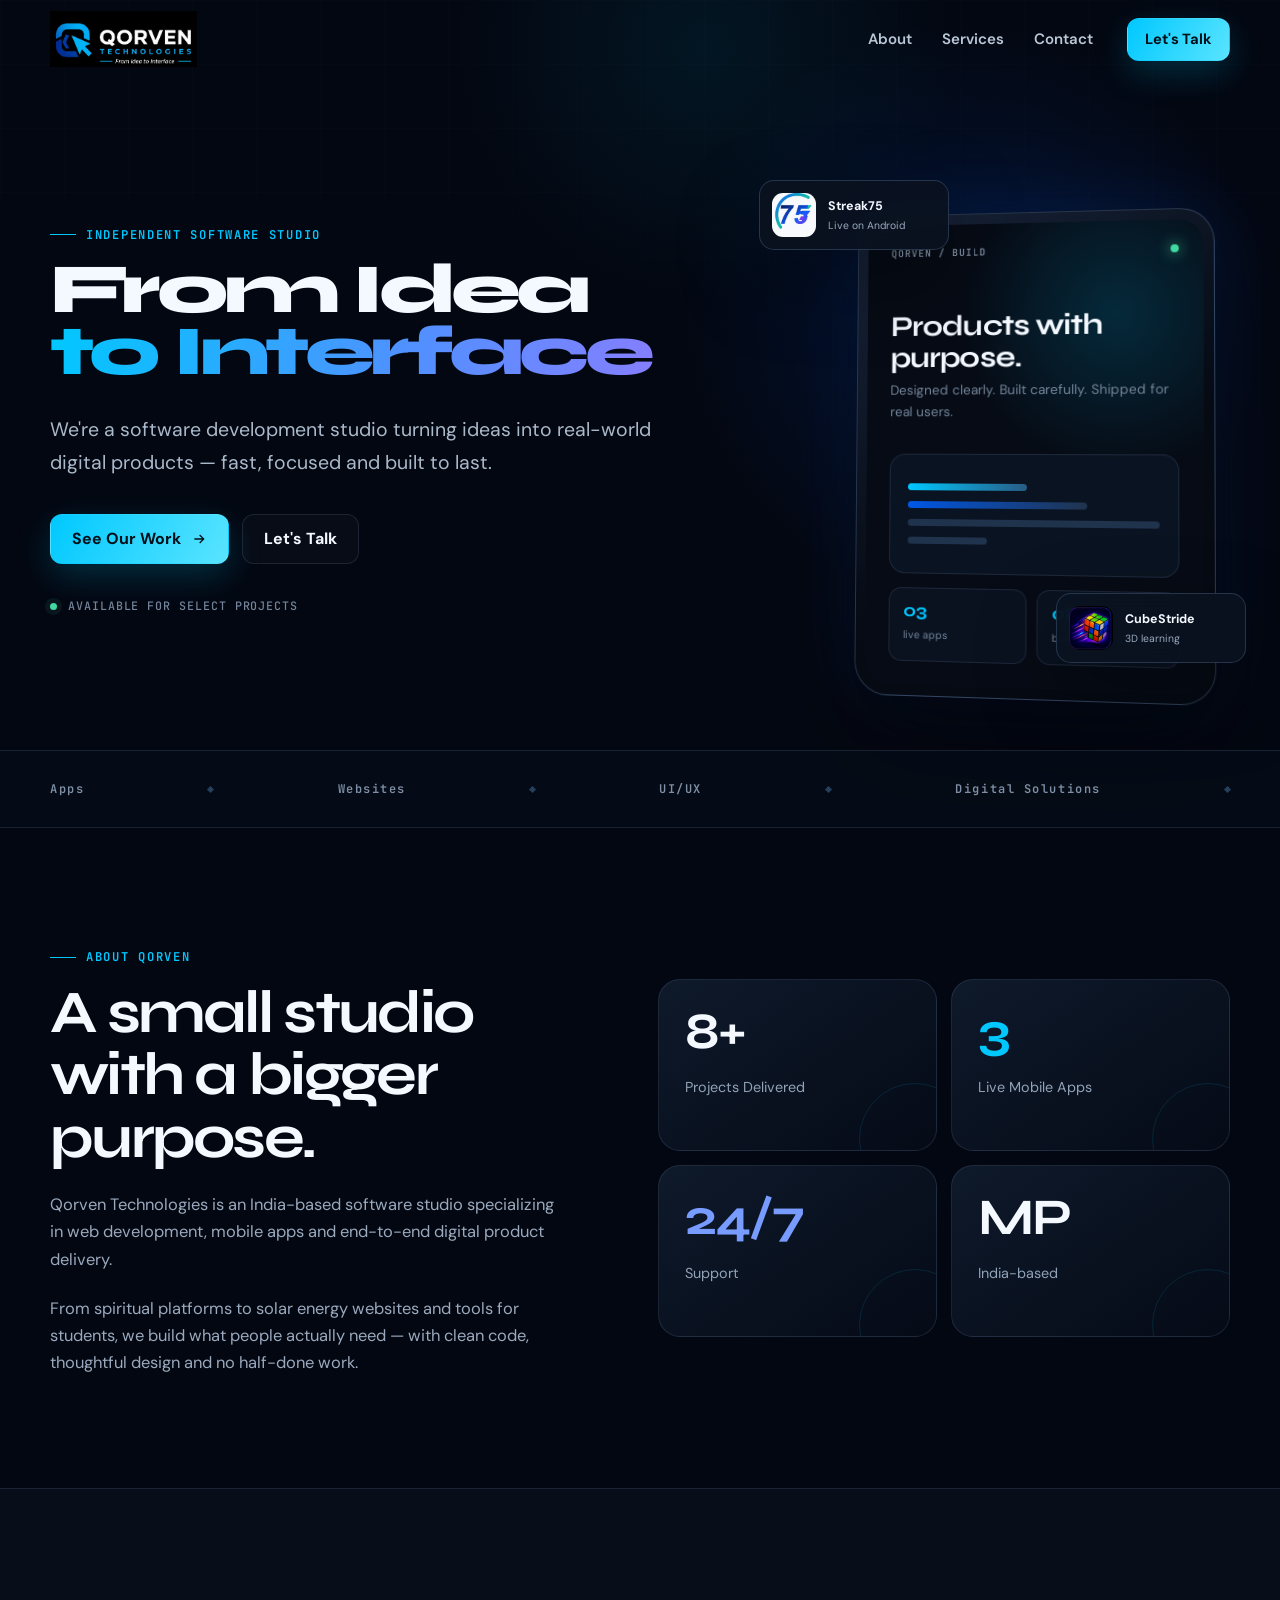
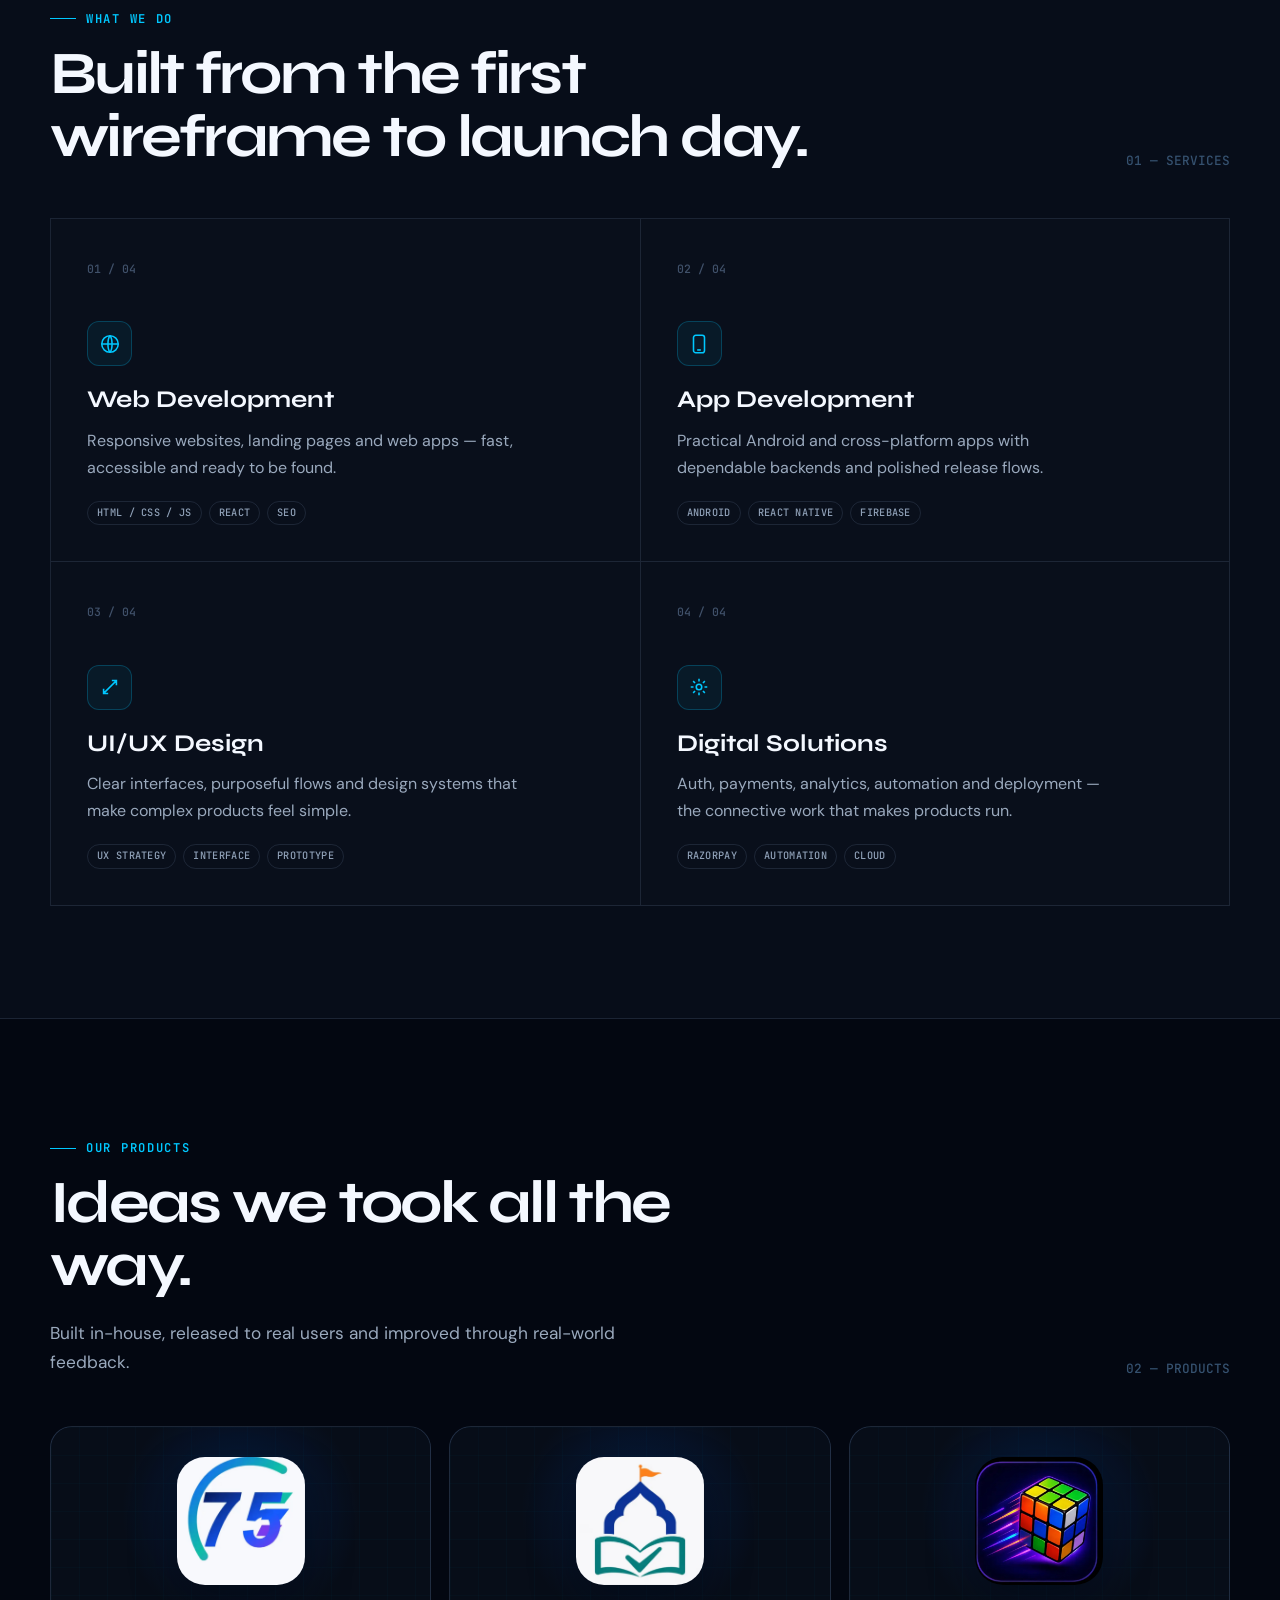
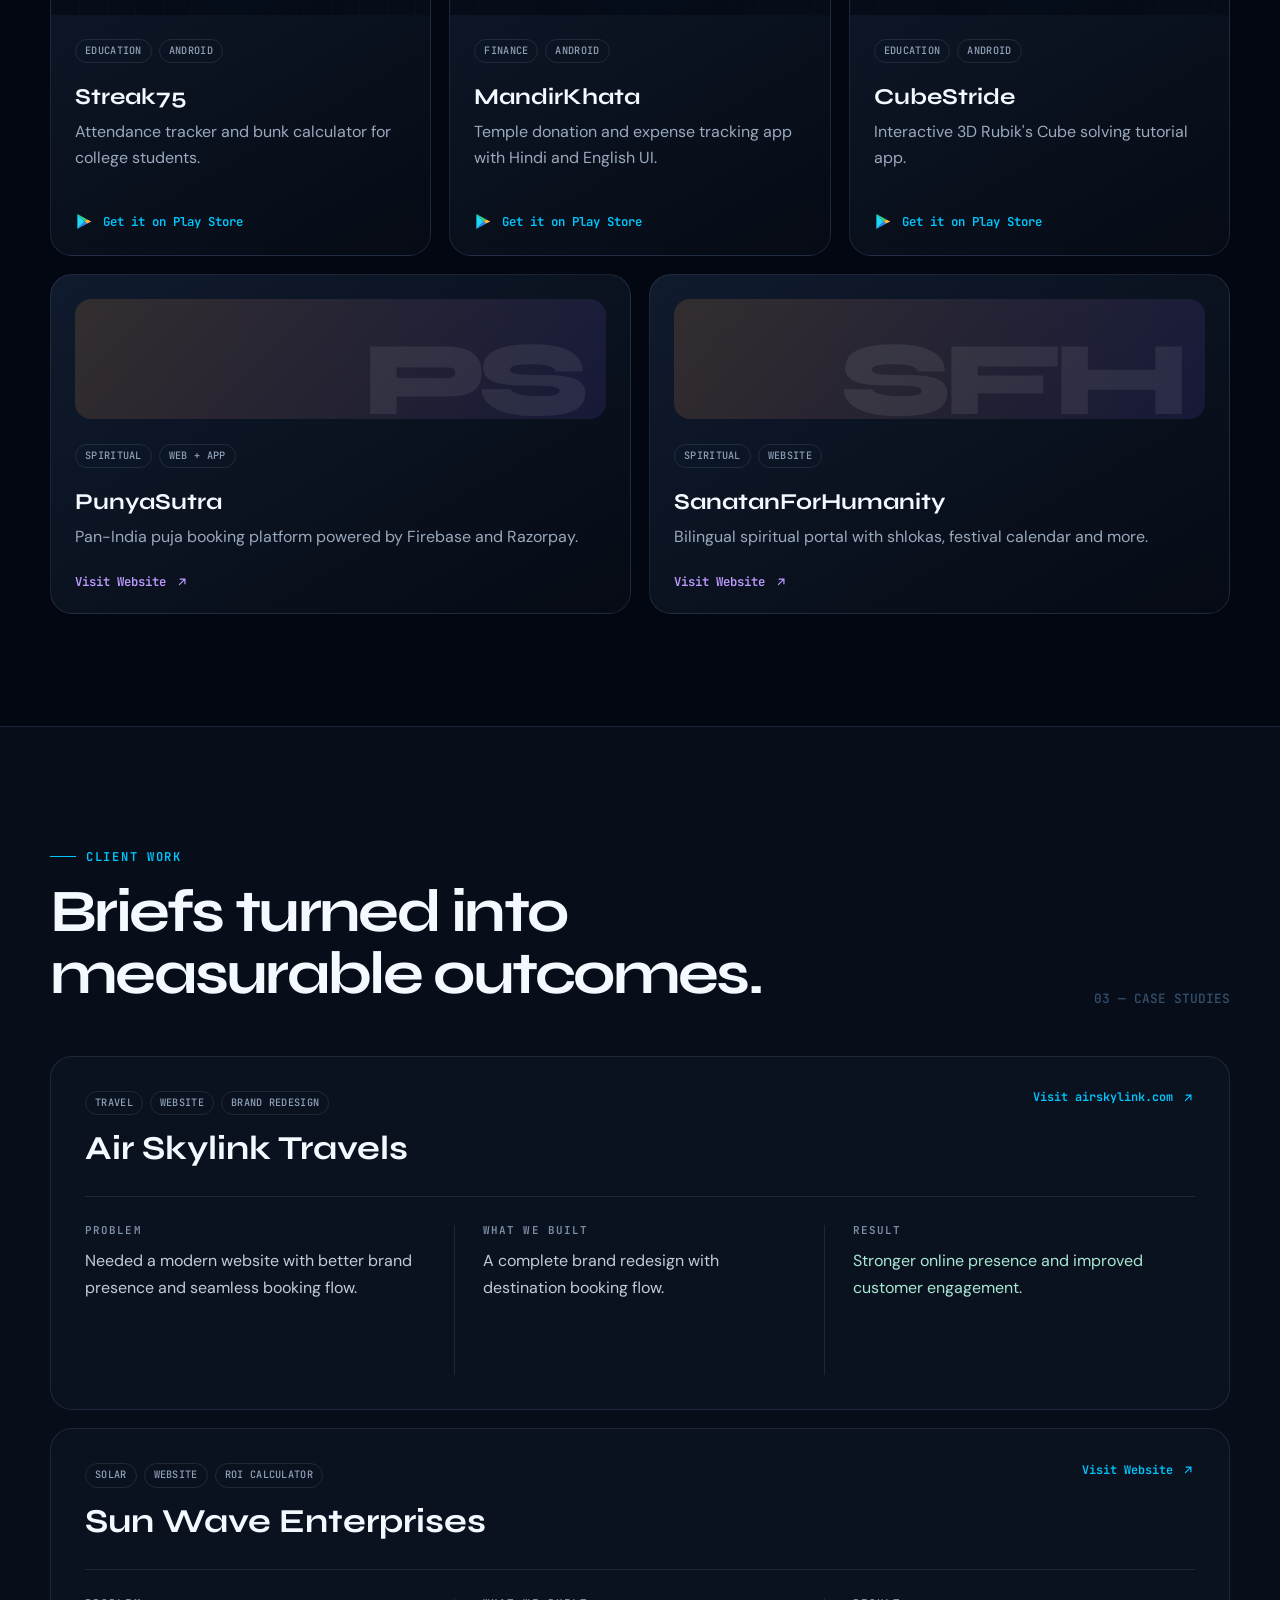
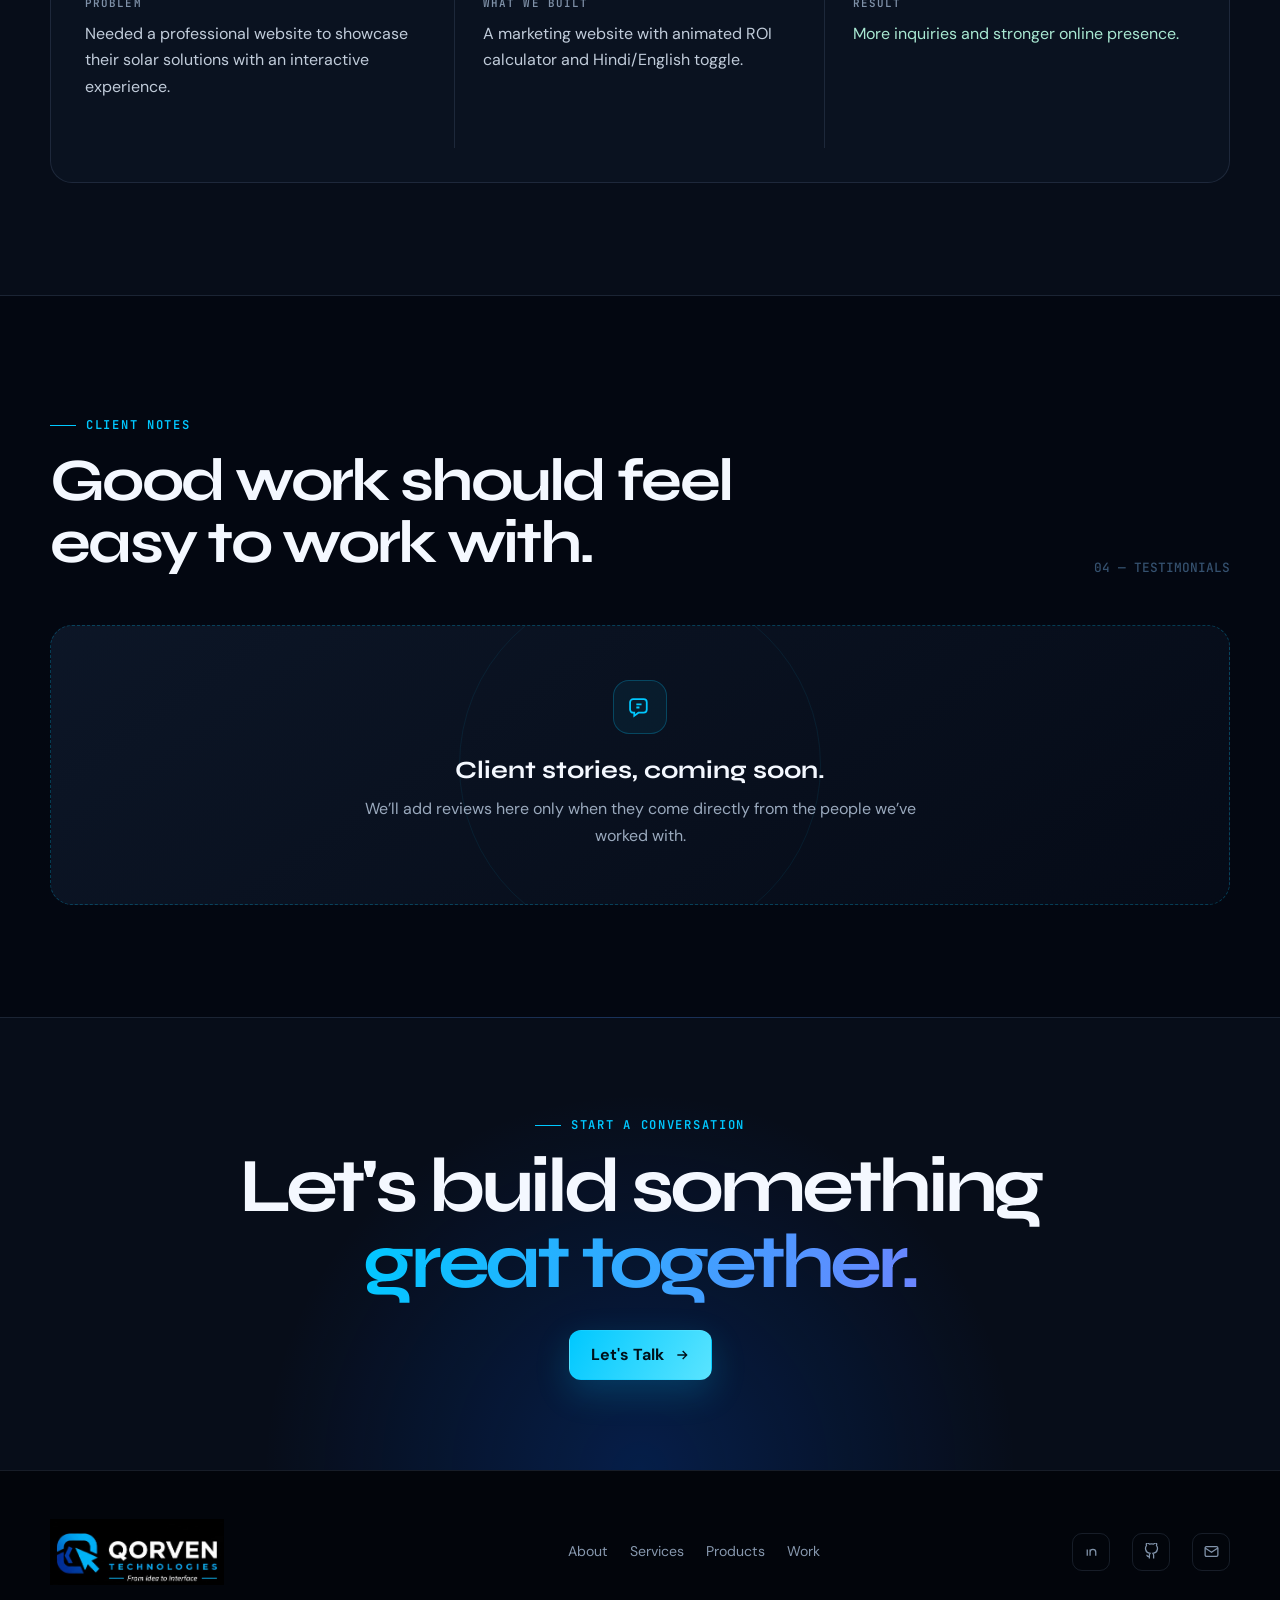
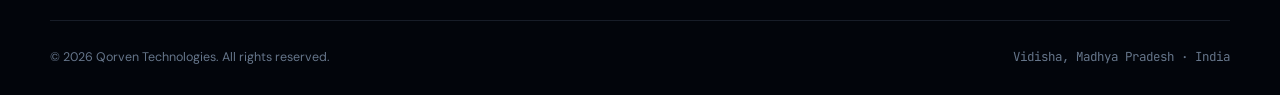
==== commit f1ad9f9a: "Redesign Qorven Technologies homepage" ====
--- a/index.html
+++ b/index.html
@@ -3,1074 +3,805 @@
 <head>
   <meta charset="UTF-8">
   <meta name="viewport" content="width=device-width, initial-scale=1.0">
+  <meta name="description" content="Qorven Technologies is an India-based software studio building focused web, mobile and digital products.">
+  <meta name="theme-color" content="#030711">
   <title>Qorven Technologies — From Idea to Interface</title>
-  <!-- Favicon -->
-  <link rel="icon" type="image/png" sizes="16x16" href="[data-uri]">
-  <link rel="icon" type="image/png" sizes="32x32" href="[data-uri]">
-  <link rel="icon" type="image/png" sizes="64x64" href="[data-uri]">
-  <link rel="apple-touch-icon" sizes="192x192" href="[data-uri]">
-  <link rel="apple-touch-icon" sizes="512x512" href="[data-uri]">
-
-    <!-- SEO Meta Tags -->
-  <meta name="description" content="Qorven Technologies — Web development, mobile app development, UI/UX design and digital solutions. India-based digital studio. From Idea to Interface.">
-  <meta name="keywords" content="web development India, app development India, React Native, Firebase, Qorven Technologies, freelance developer India">
-  <meta name="author" content="Qorven Technologies">
-  <meta name="robots" content="index, follow">
-  <link rel="canonical" href="https://qorventech.com">
-
-  <!-- Open Graph (for social media previews) -->
-  <meta property="og:title" content="Qorven Technologies — From Idea to Interface">
-  <meta property="og:description" content="We design and build websites, mobile apps, and digital products. India-based digital studio.">
-  <meta property="og:url" content="https://qorventech.com">
-  <meta property="og:type" content="website">
-  <meta property="og:image" content="[data-uri]">
-
-  <!-- Twitter Card -->
-  <meta name="twitter:card" content="summary">
-  <meta name="twitter:title" content="Qorven Technologies">
-  <meta name="twitter:description" content="From Idea to Interface — Web & App Development Studio, India">
-
-  <link href="https://fonts.googleapis.com/css2?family=Syne:wght@400;600;700;800&family=DM+Sans:ital,opsz,wght@0,9..40,300;0,9..40,400;0,9..40,500;1,9..40,400&family=JetBrains+Mono:wght@400;500&display=swap" rel="stylesheet">
+  <link rel="preconnect" href="https://fonts.googleapis.com">
+  <link rel="preconnect" href="https://fonts.gstatic.com" crossorigin>
+  <link href="https://fonts.googleapis.com/css2?family=DM+Sans:wght@400;500;600;700&family=JetBrains+Mono:wght@500;600&family=Syne:wght@600;700;800&display=swap" rel="stylesheet">
+  <link rel="icon" type="image/svg+xml" href="data:image/svg+xml,%3Csvg xmlns='http://www.w3.org/2000/svg' viewBox='0 0 64 64'%3E%3Cdefs%3E%3ClinearGradient id='g' x1='0' y1='1' x2='1' y2='0'%3E%3Cstop stop-color='%230057e7'/%3E%3Cstop offset='1' stop-color='%2300c8ff'/%3E%3C/linearGradient%3E%3C/defs%3E%3Crect width='64' height='64' rx='15' fill='%23030711'/%3E%3Cpath d='M19 42V22h23v8H29v12h-10Zm15-8 14 14-7 3-4-9-7 6 4-14Z' fill='url(%23g)'/%3E%3C/svg%3E">
   <style>
-    *, *::before, *::after { margin: 0; padding: 0; box-sizing: border-box; }
-
     :root {
-      --bg: #050A18;
-      --surface: #0A1628;
-      --surface2: #0F1E35;
-      --cyan: #00C8FF;
-      --blue: #0057E7;
-      --glow: rgba(0, 200, 255, 0.12);
-      --border: rgba(0, 200, 255, 0.1);
-      --white: #FFFFFF;
-      --off-white: #C8D8F0;
-      --muted: #6B7FA3;
-      --display: 'Syne', sans-serif;
-      --body: 'DM Sans', sans-serif;
-      --mono: 'JetBrains Mono', monospace;
-    }
-
-    html { scroll-behavior: smooth; }
-
+      --bg: #030711;
+      --bg-soft: #070d19;
+      --surface: #0a1220;
+      --surface-2: #0d1727;
+      --surface-3: #111d30;
+      --text: #f4f8ff;
+      --muted: #9aa9bd;
+      --faint: #66768c;
+      --line: rgba(147, 179, 219, .14);
+      --cyan: #00c8ff;
+      --blue: #0057e7;
+      --purple: #7a5cff;
+      --green: #40d9a3;
+      --orange: #ff9f43;
+      --display: "Syne", sans-serif;
+      --body: "DM Sans", sans-serif;
+      --mono: "JetBrains Mono", monospace;
+      --shadow: 0 30px 80px rgba(0, 0, 0, .35);
+      --radius: 22px;
+      --container: min(1180px, calc(100% - 40px));
+    }
+
+    * { box-sizing: border-box; }
+    html { scroll-behavior: smooth; scroll-padding-top: 90px; }
     body {
+      margin: 0;
+      min-width: 320px;
       background: var(--bg);
-      color: var(--white);
+      color: var(--text);
       font-family: var(--body);
       font-size: 16px;
-      line-height: 1.6;
+      line-height: 1.65;
       overflow-x: hidden;
     }
-
-    /* subtle dot grid */
-    body::before {
-      content: '';
+    body.menu-open { overflow: hidden; }
+    a { color: inherit; text-decoration: none; }
+    img { display: block; max-width: 100%; }
+    button { color: inherit; font: inherit; }
+    ::selection { color: #001018; background: var(--cyan); }
+
+    .skip-link {
       position: fixed;
+      top: 10px;
+      left: 10px;
+      z-index: 999;
+      padding: 10px 14px;
+      border-radius: 8px;
+      background: var(--cyan);
+      color: #001018;
+      transform: translateY(-150%);
+    }
+    .skip-link:focus { transform: translateY(0); }
+    :focus-visible { outline: 2px solid var(--cyan); outline-offset: 4px; }
+    .container { width: var(--container); margin-inline: auto; }
+    .section { position: relative; padding: 112px 0; }
+    .section-kicker,
+    .eyebrow {
+      display: inline-flex;
+      align-items: center;
+      gap: 10px;
+      margin: 0 0 18px;
+      color: var(--cyan);
+      font: 600 .76rem/1 var(--mono);
+      letter-spacing: .14em;
+      text-transform: uppercase;
+    }
+    .section-kicker::before,
+    .eyebrow::before { width: 26px; height: 1px; background: currentColor; content: ""; }
+    .section-heading {
+      max-width: 760px;
+      margin: 0;
+      font: 700 clamp(2.2rem, 4.7vw, 4.4rem)/1.04 var(--display);
+      letter-spacing: -.045em;
+    }
+    .section-intro {
+   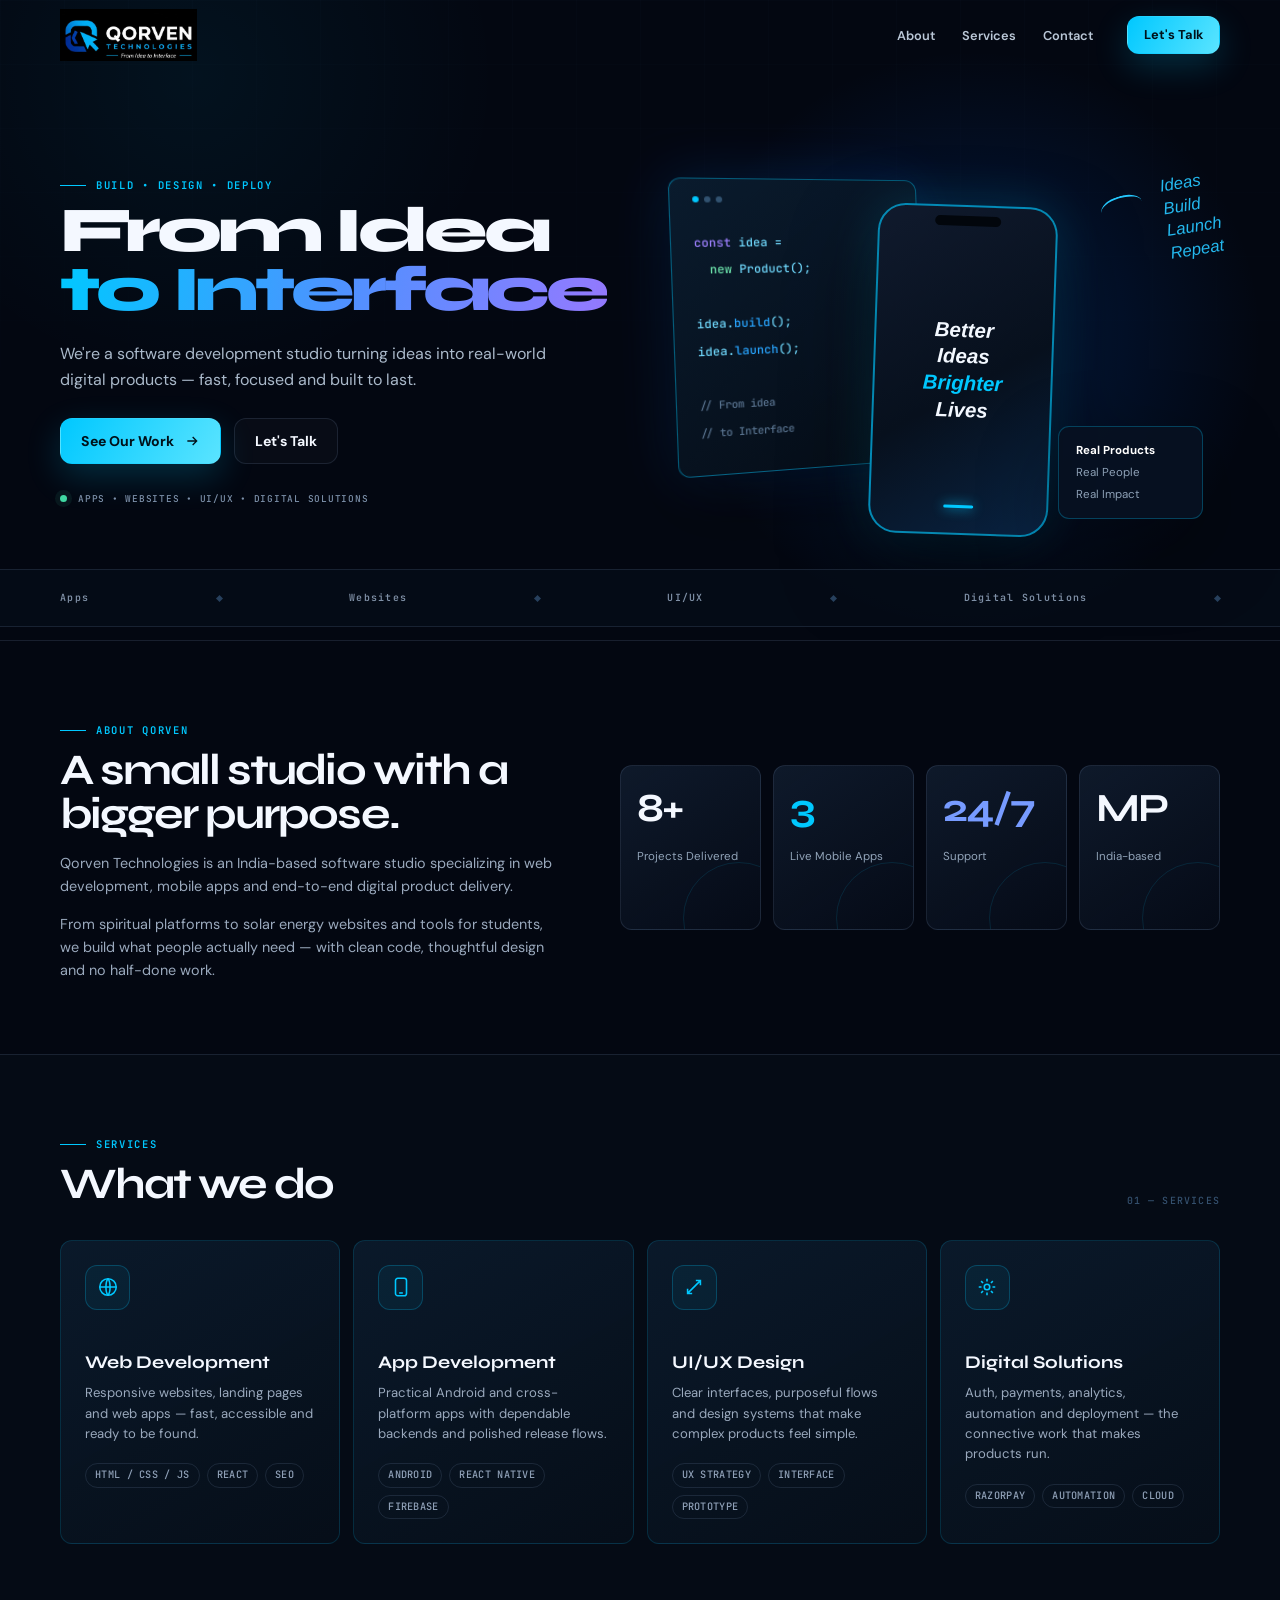
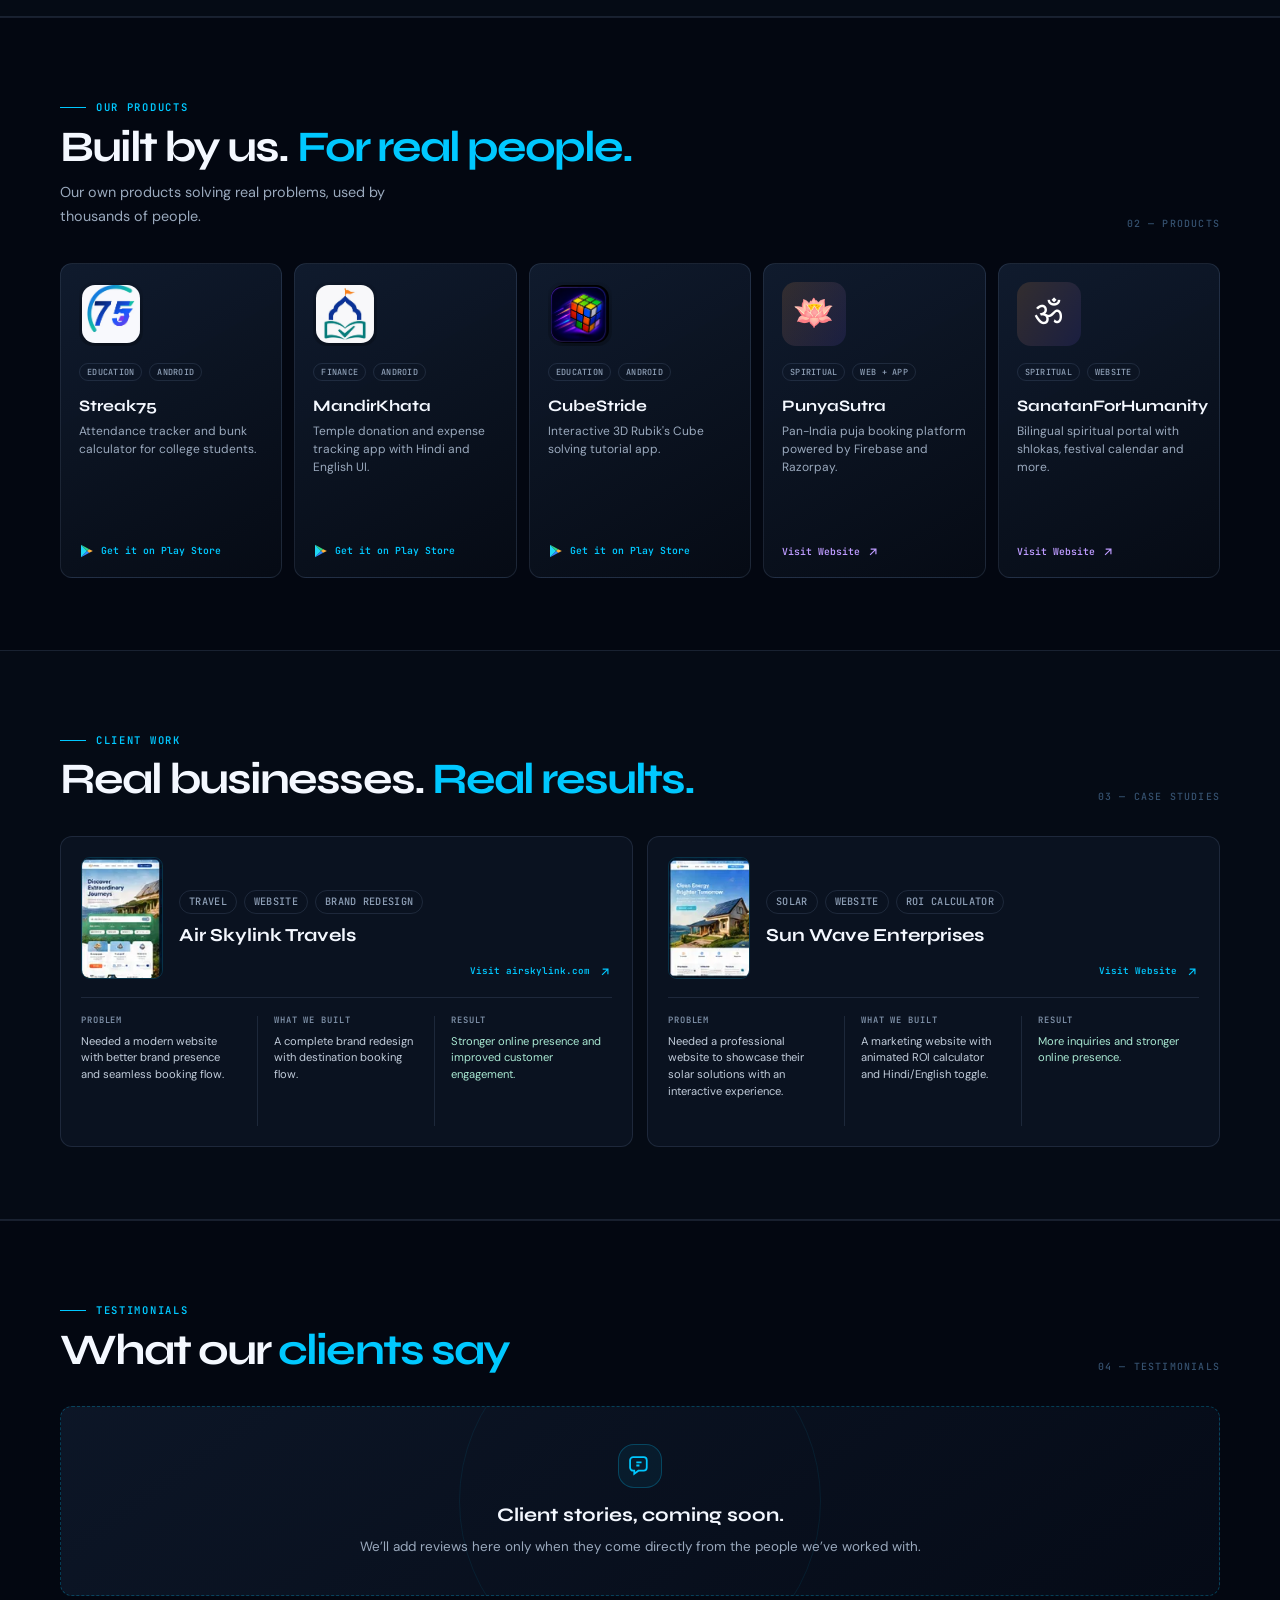
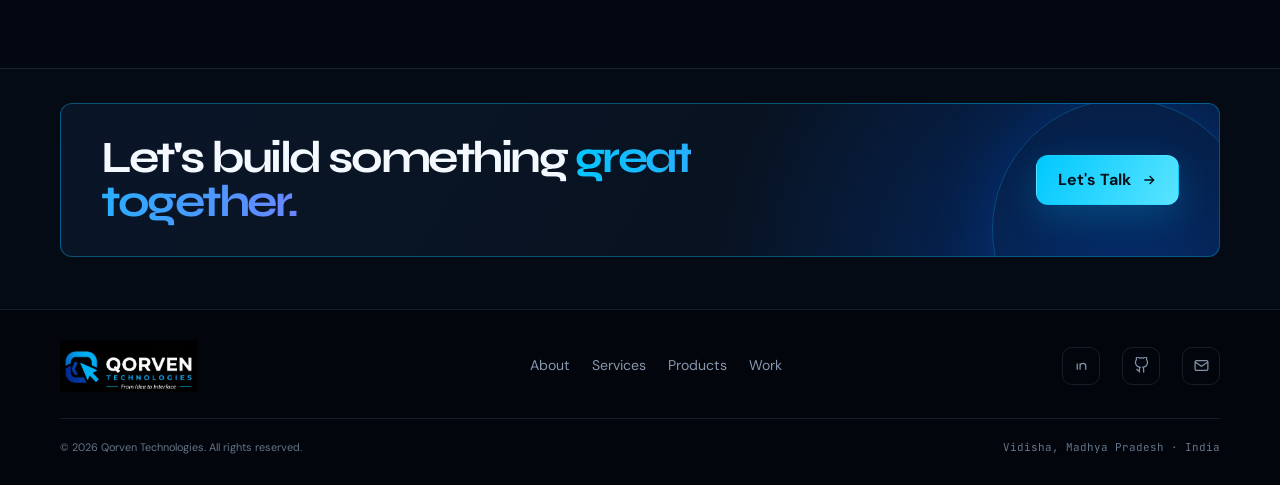
==== commit 6b4e0b4e: "Match homepage to supplied prototype" ====
--- a/index.html
+++ b/index.html
@@ -491,6 +491,252 @@
       .strip-inner .diamond:nth-of-type(2) { display: none; }
     }
 
+    /* Prototype-matched compact product studio layout */
+    :root { --container: min(1160px, calc(100% - 48px)); --radius: 14px; }
+    .accent-text { color: var(--cyan); }
+    .section { padding: 72px 0; border-top: 1px solid var(--line); }
+    .section-heading { max-width: 650px; font-size: clamp(2rem, 3.4vw, 3.1rem); line-height: 1.02; }
+    .section-kicker, .eyebrow { margin-bottom: 12px; font-size: .66rem; letter-spacing: .16em; }
+    .section-head { margin-bottom: 34px; }
+    .section-intro { max-width: 380px; margin-top: 12px; font-size: .9rem; }
+    .section-index { font-size: .62rem; letter-spacing: .12em; }
+
+    .nav { height: 70px; }
+    .brand { width: 180px; }
+    .brand img { height: 52px; }
+    .nav-links { gap: 27px; }
+    .nav-links a { font-size: .8rem; }
+    .nav-cta { min-height: 38px; padding-inline: 16px; font-size: .8rem; }
+
+    .hero {
+      min-height: 640px;
+      padding-top: 104px;
+      background:
+        radial-gradient(circle at 76% 53%, rgba(0, 94, 231, .22), transparent 28%),
+        radial-gradient(circle at 15% 12%, rgba(0, 200, 255, .06), transparent 25%),
+        var(--bg);
+    }
+    .hero-layout { grid-template-columns: .98fr 1.02fr; gap: 44px; min-height: 465px; }
+    .hero-copy { padding: 0; }
+    .hero h1 { max-width: 620px; font-size: clamp(3.8rem, 5vw, 4.8rem); line-height: .92; }
+    .hero h1 span { white-space: nowrap; }
+    .hero-subtitle { max-width: 500px; margin-top: 21px; font-size: 1rem; line-height: 1.6; }
+    .hero-actions { margin-top: 26px; }
+    .hero-actions .btn { min-height: 46px; padding-inline: 20px; font-size: .88rem; }
+    .hero-note { margin-top: 28px; color: #7d91aa; font-size: .59rem; }
+    .hero-strip { margin-top: 0; }
+    .strip-inner { min-height: 56px; font-size: .62rem; }
+
+    .product-stage { min-height: 420px; }
+    .code-window {
+      position: absolute;
+      top: 52px;
+      left: 5%;
+      width: 245px;
+      height: 290px;
+      padding: 17px 21px;
+      border: 1px solid rgba(0, 200, 255, .42);
+      border-radius: 12px;
+      background: linear-gradient(145deg, rgba(9, 27, 46, .96), rgba(4, 11, 21, .98));
+      box-shadow: 0 30px 70px rgba(0, 0, 0, .4), 0 0 55px rgba(0, 118, 255, .18);
+      transform: perspective(800px) rotateY(8deg) rotateZ(-2deg);
+    }
+    .window-dots { display: flex; gap: 5px; margin-bottom: 25px; }
+    .window-dots i { width: 6px; height: 6px; border-radius: 50%; background: #315270; }
+    .window-dots i:first-child { background: var(--cyan); }
+    .code-window code { color: #71dbff; font: 500 .72rem/1.75 var(--mono); }
+    .code-window code span { color: #9e80ff; }
+    .code-window code b { color: #6ee7ae; font-weight: 500; }
+    .code-window code em { color: #28a5ff; font-style: normal; }
+    .code-window code small { color: #59738f; font-size: .66rem; }
+    .phone-mockup {
+      position: absolute;
+      z-index: 2;
+      top: 78px;
+      left: 39%;
+      display: flex;
+      width: 180px;
+      height: 330px;
+      align-items: center;
+      justify-content: center;
+      border: 2px solid rgba(0, 200, 255, .64);
+      border-radius: 28px;
+      background: linear-gradient(150deg, #101a2d, #07101d 55%, #092342);
+      box-shadow: 0 35px 80px rgba(0, 0, 0, .55), 0 0 50px rgba(0, 200, 255, .2);
+      transform: rotate(2deg);
+    }
+    .phone-notch { position: absolute; top: 9px; width: 66px; height: 10px; border-radius: 10px; background: #02060c; }
+    .phone-mockup > span { color: #f3f8ff; font: italic 600 1.28rem/1.3 var(--body); text-align: center; }
+    .phone-mockup strong { color: var(--cyan); }
+    .phone-mockup > i { position: absolute; bottom: 25px; width: 30px; height: 3px; border-radius: 10px; background: var(--cyan); box-shadow: 0 0 12px var(--cyan); }
+    .idea-loop { position: absolute; top: 44px; right: 0; color: #24b8ee; font: italic 500 1.05rem/1.35 var(--body); transform: rotate(-9deg); }
+    .idea-loop::before { position: absolute; top: 14px; right: 75px; width: 42px; height: 20px; border-top: 2px solid #26c9ff; border-radius: 50%; content: ""; transform: rotate(-8deg); }
+    .impact-card { position: absolute; z-index: 4; right: 3%; bottom: 28px; display: grid; min-width: 145px; gap: 3px; padding: 14px 17px; border: 1px solid rgba(0, 200, 255, .27); border-radius: 11px; background: rgba(7, 18, 33, .94); box-shadow: var(--shadow); font-size: .72rem; }
+    .impact-card strong { color: white; }
+    .impact-card span { color: #8da0b6; }
+
+    .about-grid { grid-template-columns: .95fr 1.15fr; gap: 64px; }
+    .about-copy p:not(.section-kicker) { margin-top: 15px; font-size: .9rem; line-height: 1.6; }
+    .stats-grid { grid-template-columns: repeat(4, 1fr); gap: 12px; }
+    .stat-card { min-height: 165px; padding: 22px 16px; border-radius: 12px; }
+    .stat-value { margin-bottom: 14px; font-size: 2.5rem; }
+    .stat-label { font-size: .72rem; line-height: 1.25; }
+
+    .services { background: #050b15; }
+    .service-grid { grid-template-columns: repeat(4, 1fr); gap: 13px; border: 0; }
+    .service-card { min-height: 300px; padding: 24px; border: 1px solid rgba(0, 200, 255, .16); border-radius: 12px; background: linear-gradient(150deg, rgba(11, 27, 44, .93), rgba(6, 14, 25, .98)); }
+    .service-number { display: none; }
+    .service-icon { margin: 0 0 42px; }
+    .service-card h3 { font-size: 1.12rem; }
+    .service-card p { margin: 10px 0 19px; font-size: .82rem; line-height: 1.55; }
+    .service-card .tags { margin-top: auto; }
+
+    .products { background: var(--bg); }
+    .product-grid { grid-template-columns: repeat(5, 1fr); gap: 12px; }
+    .product-card:nth-child(n) { grid-column: auto; min-height: 315px; padding: 18px; border-radius: 12px; }
+    .product-visual { width: 64px; height: 64px; margin: 0 0 17px; border-radius: 14px; background: transparent; }
+    .product-visual::before { display: none; }
+    .product-visual img { width: 58px; height: 58px; border-radius: 13px; box-shadow: 0 9px 24px rgba(0,0,0,.42); }
+    .product-card h3 { margin: 15px 0 7px; font-size: 1rem; }
+    .product-card p { margin-bottom: 18px; font-size: .75rem; line-height: 1.5; }
+    .product-card .tag { padding: 4px 7px; font-size: .53rem; }
+    .product-link { gap: 6px; font-size: .61rem; }
+    .product-link .play-store-mark { width: 16px; height: 16px; }
+    .brand-visual { display: grid; width: 64px; height: 64px; margin: 0 0 17px; place-items: center; border-radius: 14px; }
+    .brand-visual span { position: static; color: white; font: 500 2.1rem/1 var(--display); letter-spacing: 0; }
+
+    .work { background: #050b15; }
+    .case-list { grid-template-columns: repeat(2, 1fr); gap: 14px; }
+    .case-card { padding: 20px; border-radius: 12px; }
+    .case-top { align-items: center; padding-bottom: 18px; }
+    .case-brand { display: flex; align-items: center; gap: 16px; min-width: 0; }
+    .case-preview { width: 82px; height: 122px; flex: 0 0 auto; border: 1px solid rgba(0, 200, 255, .18); border-radius: 9px; object-fit: cover; }
+    .case-top h3 { margin-top: 10px; font-size: 1.15rem; }
+    .case-link { align-self: flex-end; font-size: .58rem; }
+    .case-columns { padding-top: 18px; }
+    .case-column { min-height: 110px; padding-inline: 16px; }
+    .case-column strong { margin-bottom: 8px; font-size: .55rem; }
+    .case-column p { font-size: .7rem; line-height: 1.5; }
+
+    .testimonials { background: var(--bg); }
+    .reviews-empty { min-height: 190px; padding: 28px; border-radius: 12px; }
+    .reviews-icon { width: 44px; height: 44px; margin-bottom: 15px; }
+    .reviews-empty h3 { font-size: 1.2rem; }
+    .reviews-empty p { font-size: .84rem; }
+
+    .footer-cta { padding: 34px 0 52px; border-top: 1px solid var(--line); background: #050b15; }
+    .footer-cta .container { position: relative; display: flex; min-height: 150px; align-items: center; justify-content: space-between; gap: 28px; padding: 32px 40px; overflow: hidden; border: 1px solid rgba(0, 200, 255, .35); border-radius: 12px; background: radial-gradient(circle at 92% 130%, rgba(0, 87, 231, .4), transparent 38%), linear-gradient(120deg, #0a1628, #07101c); text-align: left; }
+    .footer-cta .container::after { position: absolute; right: -35px; bottom: -105px; width: 260px; height: 260px; border: 1px solid rgba(0, 200, 255, .25); border-radius: 50%; content: ""; box-shadow: 0 0 70px rgba(0, 87, 231, .25); }
+    .footer-cta .section-kicker { display: none; }
+    .footer-cta h2 { max-width: 650px; margin: 0; font-size: clamp(1.8rem, 3.5vw, 3rem); }
+    .footer-cta .btn { position: relative; z-index: 2; flex: 0 0 auto; }
+    .site-footer { padding-top: 30px; }
+    .footer-brand { width: 190px; }
+    .footer-brand img { height: 52px; }
+    .footer-top { padding-bottom: 26px; }
+    .footer-bottom { padding-top: 20px; font-size: .68rem; }
+
+    @media (max-width: 960px) {
+      :root { --container: min(100% - 30px, 760px); }
+      .hero-layout { grid-template-columns: 1fr 1fr; }
+      .hero-copy { text-align: left; }
+      .hero h1, .hero-subtitle { margin-inline: 0; }
+      .hero-actions, .hero-note { justify-content: flex-start; }
+      .about-grid { grid-template-columns: 1fr; }
+      .stats-grid { grid-template-columns: repeat(4, 1fr); }
+      .service-grid { grid-template-columns: repeat(2, 1fr); }
+      .product-grid { grid-template-columns: repeat(3, 1fr); }
+      .product-card:nth-child(n) { grid-column: auto; }
+      .case-list { grid-template-columns: 1fr; }
+    }
+
+    @media (max-width: 760px) {
+      :root { --container: calc(100% - 24px); }
+      .section { padding: 46px 0; }
+      .section-head { margin-bottom: 24px; }
+      .section-head.split { display: flex; align-items: flex-end; }
+      .section-heading { font-size: 1.75rem; }
+      .section-intro { font-size: .72rem; }
+      .nav { height: 64px; }
+      .brand { width: 145px; }
+      .brand img { height: 44px; }
+      .nav-panel { inset: 64px 12px auto; }
+
+      .hero { min-height: 470px; padding-top: 93px; }
+      .hero-layout { position: relative; display: block; min-height: 330px; }
+      .hero-copy { position: relative; z-index: 3; width: 100%; text-align: left; }
+      .hero h1 { max-width: 340px; font-size: clamp(2.25rem, 10.8vw, 2.65rem); }
+      .hero-subtitle { max-width: 235px; margin-top: 15px; font-size: .75rem; line-height: 1.45; }
+      .hero-actions { display: flex; gap: 9px; margin-top: 20px; flex-wrap: nowrap; justify-content: flex-start; }
+      .hero-actions .btn { min-height: 42px; padding-inline: 15px; font-size: .72rem; }
+      .hero-note { display: none; }
+      .product-stage { position: absolute; z-index: 1; top: 18px; right: -47px; width: 180px; min-height: 235px; opacity: .95; }
+      .code-window { top: 38px; left: 58px; width: 125px; height: 170px; padding: 11px; transform: rotate(3deg); }
+      .code-window code { font-size: .43rem; line-height: 1.55; }
+      .window-dots { margin-bottom: 12px; }
+      .phone-mockup { display: none; }
+      .idea-loop { display: none; }
+      .impact-card { display: none; }
+      .hero-strip { margin-top: 0; }
+      .strip-inner { min-height: 45px; justify-content: flex-start; gap: 10px; overflow: hidden; font-size: .49rem; }
+      .strip-inner span:nth-of-type(n) { display: inline-block; }
+
+      .about-grid { gap: 28px; }
+      .about-copy p:not(.section-kicker) { font-size: .79rem; }
+      .about-copy p:last-child { display: none; }
+      .stats-grid { grid-template-columns: repeat(4, 1fr); gap: 7px; }
+      .stat-card { min-height: 105px; padding: 13px 7px; text-align: center; }
+      .stat-card::after { display: none; }
+      .stat-value { margin-bottom: 10px; font-size: 1.5rem; }
+      .stat-label { font-size: .54rem; }
+
+      .service-grid { grid-template-columns: 1fr; gap: 8px; }
+      .service-card { display: grid; min-height: 0; padding: 12px 14px; grid-template-columns: 43px 1fr; column-gap: 12px; align-items: center; }
+      .service-icon { grid-row: 1 / span 3; width: 41px; height: 41px; margin: 0; }
+      .service-card h3 { font-size: .86rem; }
+      .service-card p { margin: 3px 0; font-size: .65rem; }
+      .service-card .tags { display: none; }
+      .service-card::after { position: absolute; right: 14px; color: #4b708f; content: "›"; }
+
+      .product-grid { display: flex; gap: 10px; overflow-x: auto; scroll-snap-type: x mandatory; scrollbar-width: none; }
+      .product-grid::-webkit-scrollbar { display: none; }
+      .product-card:nth-child(n) { min-width: calc(100% - 24px); min-height: 215px; padding: 16px; scroll-snap-align: start; }
+      .product-visual, .brand-visual { width: 58px; height: 58px; margin-bottom: 12px; }
+      .product-card h3 { margin-top: 10px; }
+      .product-card p { font-size: .72rem; }
+
+      .case-list { display: flex; gap: 10px; overflow-x: auto; scroll-snap-type: x mandatory; scrollbar-width: none; }
+      .case-list::-webkit-scrollbar { display: none; }
+      .case-card { min-width: 100%; padding: 14px; scroll-snap-align: start; }
+      .case-top { display: flex; align-items: center; }
+      .case-brand { gap: 12px; }
+      .case-preview { width: 76px; height: 106px; }
+      .case-top h3 { font-size: .95rem; }
+      .case-link { display: none; }
+      .case-columns { grid-template-columns: 1fr; padding-top: 8px; }
+      .case-column, .case-column:first-child, .case-column:last-child { min-height: 0; padding: 9px 0; }
+      .case-column p { font-size: .66rem; }
+
+      .reviews-empty { min-height: 165px; padding: 22px; }
+      .reviews-empty::before { width: 240px; height: 240px; }
+      .reviews-empty h3 { font-size: 1rem; }
+      .reviews-empty p { font-size: .72rem; }
+
+      .footer-cta { padding: 24px 0 38px; }
+      .footer-cta .container { display: block; min-height: 190px; padding: 26px 22px; }
+      .footer-cta h2 { max-width: 240px; margin-bottom: 22px; font-size: 1.7rem; }
+      .footer-cta .container::after { right: -90px; bottom: -115px; }
+      .footer-top { display: grid; justify-items: start; text-align: left; }
+      .footer-brand img { object-position: left; }
+      .footer-nav { justify-content: flex-start; }
+      .footer-bottom { justify-items: start; text-align: left; }
+    }
+
+    @media (max-width: 420px) {
+      .stats-grid { grid-template-columns: repeat(4, 1fr); }
+      .hero-actions { display: flex; }
+    }
+
     @media (prefers-reduced-motion: reduce) {
       html { scroll-behavior: auto; }
       *, *::before, *::after { animation-duration: .01ms !important; animation-iteration-count: 1 !important; scroll-behavior: auto !important; transition-duration: .01ms !important; }
@@ -524,7 +770,7 @@
     <section class="hero" id="home">
       <div class="hero-layout container">
         <div class="hero-copy">
-          <p class="eyebrow reveal">Independent software studio</p>
+          <p class="eyebrow reveal">Build • Design • Deploy</p>
           <h1 class="reveal" style="--delay: 80ms"><span>From Idea</span><span class="gradient">to Interface</span></h1>
           <p class="hero-subtitle reveal" style="--delay: 150ms">We're a software development studio turning ideas into real-world digital products — fast, focused and built to last.</p>
           <div class="hero-actions reveal" style="--delay: 220ms">
@@ -533,35 +779,21 @@
             </a>
             <a class="btn btn-secondary" href="#contact">Let's Talk</a>
           </div>
-          <div class="hero-note reveal" style="--delay: 280ms"><span class="pulse"></span>Available for select projects</div>
+          <div class="hero-note reveal" style="--delay: 280ms"><span class="pulse"></span>Apps • Websites • UI/UX • Digital Solutions</div>
         </div>
 
         <div class="product-stage reveal" style="--delay: 180ms" aria-label="Product design and development preview">
-          <div class="device">
-            <div class="device-screen">
-              <div class="device-top"><span>QORVEN / BUILD</span><span class="device-dot"></span></div>
-              <h2 class="device-title">Products with purpose.</h2>
-              <p class="device-copy">Designed clearly. Built carefully. Shipped for real users.</p>
-              <div class="code-card" aria-hidden="true">
-                <div class="code-line cyan"></div>
-                <div class="code-line blue"></div>
-                <div class="code-line"></div>
-                <div class="code-line short"></div>
-              </div>
-              <div class="mini-metrics">
-                <div class="mini-metric"><strong>03</strong><span>live apps</span></div>
-                <div class="mini-metric"><strong>08+</strong><span>builds shipped</span></div>
-              </div>
-            </div>
+          <div class="code-window" aria-hidden="true">
+            <div class="window-dots"><i></i><i></i><i></i></div>
+            <code><span>const</span> idea =<br>&nbsp;&nbsp;<b>new</b> Product();<br><br>idea.<em>build</em>();<br>idea.<em>launch</em>();<br><br><small>// From idea<br>// to Interface</small></code>
           </div>
-          <div class="float-card float-one">
-            <img src="assets/streak75.png" alt="" aria-hidden="true">
-            <div><strong>Streak75</strong><small>Live on Android</small></div>
+          <div class="phone-mockup" aria-hidden="true">
+            <div class="phone-notch"></div>
+            <span>Better<br>Ideas<br><strong>Brighter</strong><br>Lives</span>
+            <i></i>
           </div>
-          <div class="float-card float-two">
-            <img src="assets/cubestride.png" alt="" aria-hidden="true">
-            <div><strong>CubeStride</strong><small>3D learning</small></div>
-          </div>
+          <div class="idea-loop" aria-hidden="true">Ideas<br>Build<br>Launch<br>Repeat</div>
+          <div class="impact-card"><strong>Real Products</strong><span>Real People</span><span>Real Impact</span></div>
         </div>
       </div>
 
@@ -590,7 +822,7 @@
     <section class="section services" id="services">
       <div class="container">
         <div class="section-head split">
-          <div><p class="section-kicker reveal">What we do</p><h2 class="section-heading reveal" style="--delay: 70ms">Built from the first wireframe to launch day.</h2></div>
+          <div><p class="section-kicker reveal">Services</p><h2 class="section-heading reveal" style="--delay: 70ms">What we do</h2></div>
           <span class="section-index">01 — SERVICES</span>
         </div>
         <div class="service-grid">
@@ -626,7 +858,7 @@
       <span id="portfolio-products" aria-hidden="true"></span>
       <div class="container">
         <div class="section-head split">
-          <div><p class="section-kicker reveal">Our products</p><h2 class="section-heading reveal" style="--delay: 70ms">Ideas we took all the way.</h2><p class="section-intro reveal" style="--delay: 130ms">Built in-house, released to real users and improved through real-world feedback.</p></div>
+          <div><p class="section-kicker reveal">Our products</p><h2 class="section-heading reveal" style="--delay: 70ms">Built by us. <span class="accent-text">For real people.</span></h2><p class="section-intro reveal" style="--delay: 130ms">Our own products solving real problems, used by thousands of people.</p></div>
           <span class="section-index">02 — PRODUCTS</span>
         </div>
         <div class="product-grid">
@@ -649,13 +881,13 @@
             <a class="product-link" href="https://play.google.com/store/apps/details?id=com.qorventech.cubestride" target="_blank" rel="noopener"><svg class="play-store-mark" viewBox="0 0 24 24" aria-hidden="true"><path fill="#20d7f4" d="M3 2.5 12.2 12 3 21.5Z"/><path fill="#32d583" d="m3 2.5 12.5 6.9-3.3 2.6Z"/><path fill="#3185ff" d="m3 21.5 12.5-6.9-3.3-2.6Z"/><path fill="#ffb340" d="m15.5 9.4 5.2 2.6-5.2 2.6-3.3-2.6Z"/></svg>Get it on Play Store</a>
           </article>
           <article class="product-card spiritual reveal">
-            <div class="brand-visual"><span>PS</span></div>
+            <div class="brand-visual"><span aria-hidden="true">🪷</span></div>
             <div class="tags"><span class="tag">Spiritual</span><span class="tag">Web + App</span></div>
             <h3>PunyaSutra</h3><p>Pan-India puja booking platform powered by Firebase and Razorpay.</p>
             <a class="product-link" href="https://punyasutra.com" target="_blank" rel="noopener">Visit Website <svg width="14" height="14" viewBox="0 0 24 24" fill="none" stroke="currentColor" stroke-width="2" aria-hidden="true"><path d="M7 17 17 7M8 7h9v9"/></svg></a>
           </article>
           <article class="product-card spiritual reveal" style="--delay: 80ms">
-            <div class="brand-visual"><span>SFH</span></div>
+            <div class="brand-visual"><span aria-hidden="true">ॐ</span></div>
             <div class="tags"><span class="tag">Spiritual</span><span class="tag">Website</span></div>
             <h3>SanatanForHumanity</h3><p>Bilingual spiritual portal with shlokas, festival calendar and more.</p>
             <a class="product-link" href="https://sanatanforhumanity.com" target="_blank" rel="noopener">Visit Website <svg width="14" height="14" viewBox="0 0 24 24" fill="none" stroke="currentColor" stroke-width="2" aria-hidden="true"><path d="M7 17 17 7M8 7h9v9"/></svg></a>
@@ -667,13 +899,13 @@
     <section class="section work" id="client-work">
       <div class="container">
         <div class="section-head split">
-          <div><p class="section-kicker reveal">Client work</p><h2 class="section-heading reveal" style="--delay: 70ms">Briefs turned into measurable outcomes.</h2></div>
+          <div><p class="section-kicker reveal">Client work</p><h2 class="section-heading reveal" style="--delay: 70ms">Real businesses. <span class="accent-text">Real results.</span></h2></div>
           <span class="section-index">03 — CASE STUDIES</span>
         </div>
         <div class="case-list">
           <article class="case-card reveal">
             <div class="case-top">
-              <div><div class="tags"><span class="tag">Travel</span><span class="tag">Website</span><span class="tag">Brand Redesign</span></div><h3>Air Skylink Travels</h3></div>
+              <div class="case-brand"><img class="case-preview" src="assets/air-skylink-preview.png" alt="Air Skylink Travels website preview"><div><div class="tags"><span class="tag">Travel</span><span class="tag">Website</span><span class="tag">Brand Redesign</span></div><h3>Air Skylink Travels</h3></div></div>
               <a class="case-link" href="https://airskylink.com" target="_blank" rel="noopener">Visit airskylink.com <svg width="14" height="14" viewBox="0 0 24 24" fill="none" stroke="currentColor" stroke-width="2" aria-hidden="true"><path d="M7 17 17 7M8 7h9v9"/></svg></a>
             </div>
             <div class="case-columns">
@@ -684,7 +916,7 @@
           </article>
           <article class="case-card reveal" style="--delay: 90ms">
             <div class="case-top">
-              <div><div class="tags"><span class="tag">Solar</span><span class="tag">Website</span><span class="tag">ROI Calculator</span></div><h3>Sun Wave Enterprises</h3></div>
+              <div class="case-brand"><img class="case-preview" src="assets/sun-wave-preview.png" alt="Sun Wave Enterprises website preview"><div><div class="tags"><span class="tag">Solar</span><span class="tag">Website</span><span class="tag">ROI Calculator</span></div><h3>Sun Wave Enterprises</h3></div></div>
               <!-- TODO: Replace placeholder link when the public Sun Wave site is available. -->
               <a class="case-link" href="#contact">Visit Website <svg width="14" height="14" viewBox="0 0 24 24" fill="none" stroke="currentColor" stroke-width="2" aria-hidden="true"><path d="M7 17 17 7M8 7h9v9"/></svg></a>
             </div>
@@ -701,7 +933,7 @@
     <section class="section testimonials" id="testimonials">
       <div class="container">
         <div class="section-head split">
-          <div><p class="section-kicker reveal">Client notes</p><h2 class="section-heading reveal" style="--delay: 70ms">Good work should feel easy to work with.</h2></div>
+          <div><p class="section-kicker reveal">Testimonials</p><h2 class="section-heading reveal" style="--delay: 70ms">What our <span class="accent-text">clients say</span></h2></div>
           <span class="section-index">04 — TESTIMONIALS</span>
         </div>
         <!-- Reviews intentionally omitted until real client testimonials are received. -->
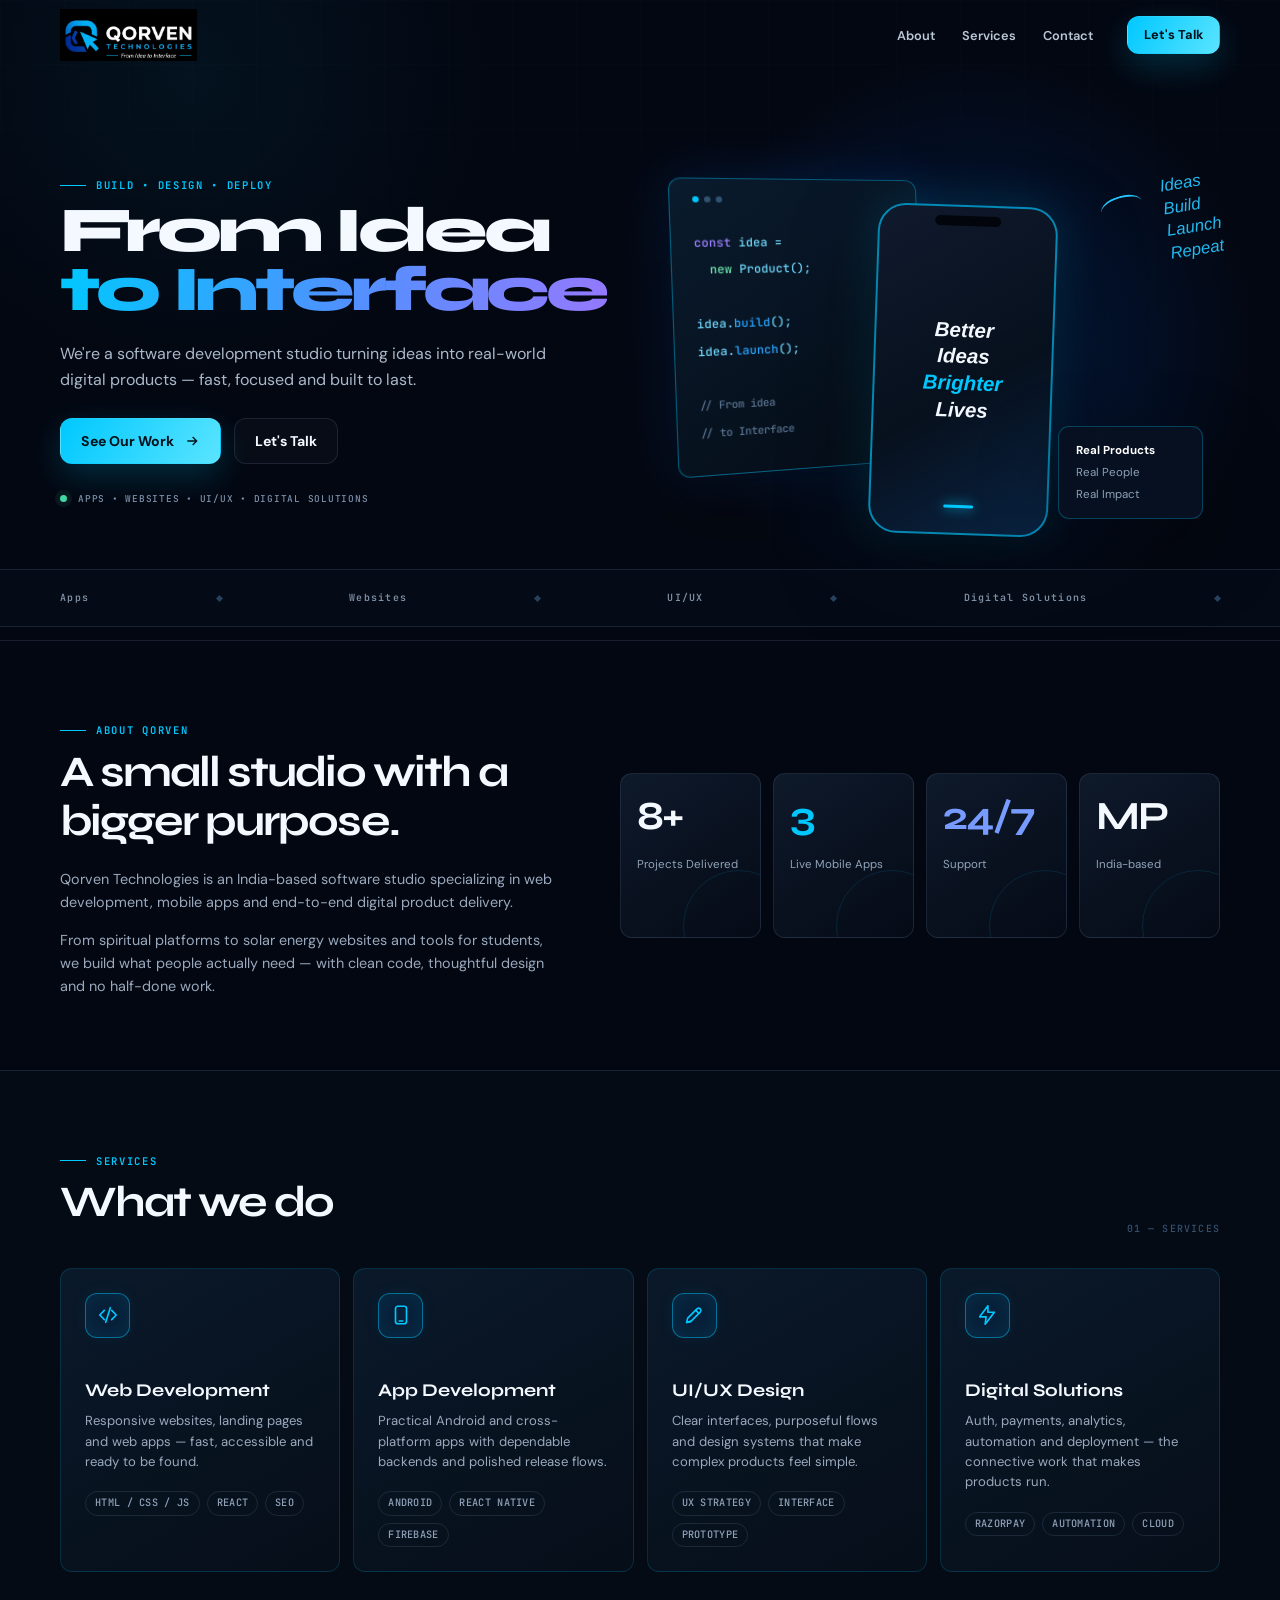
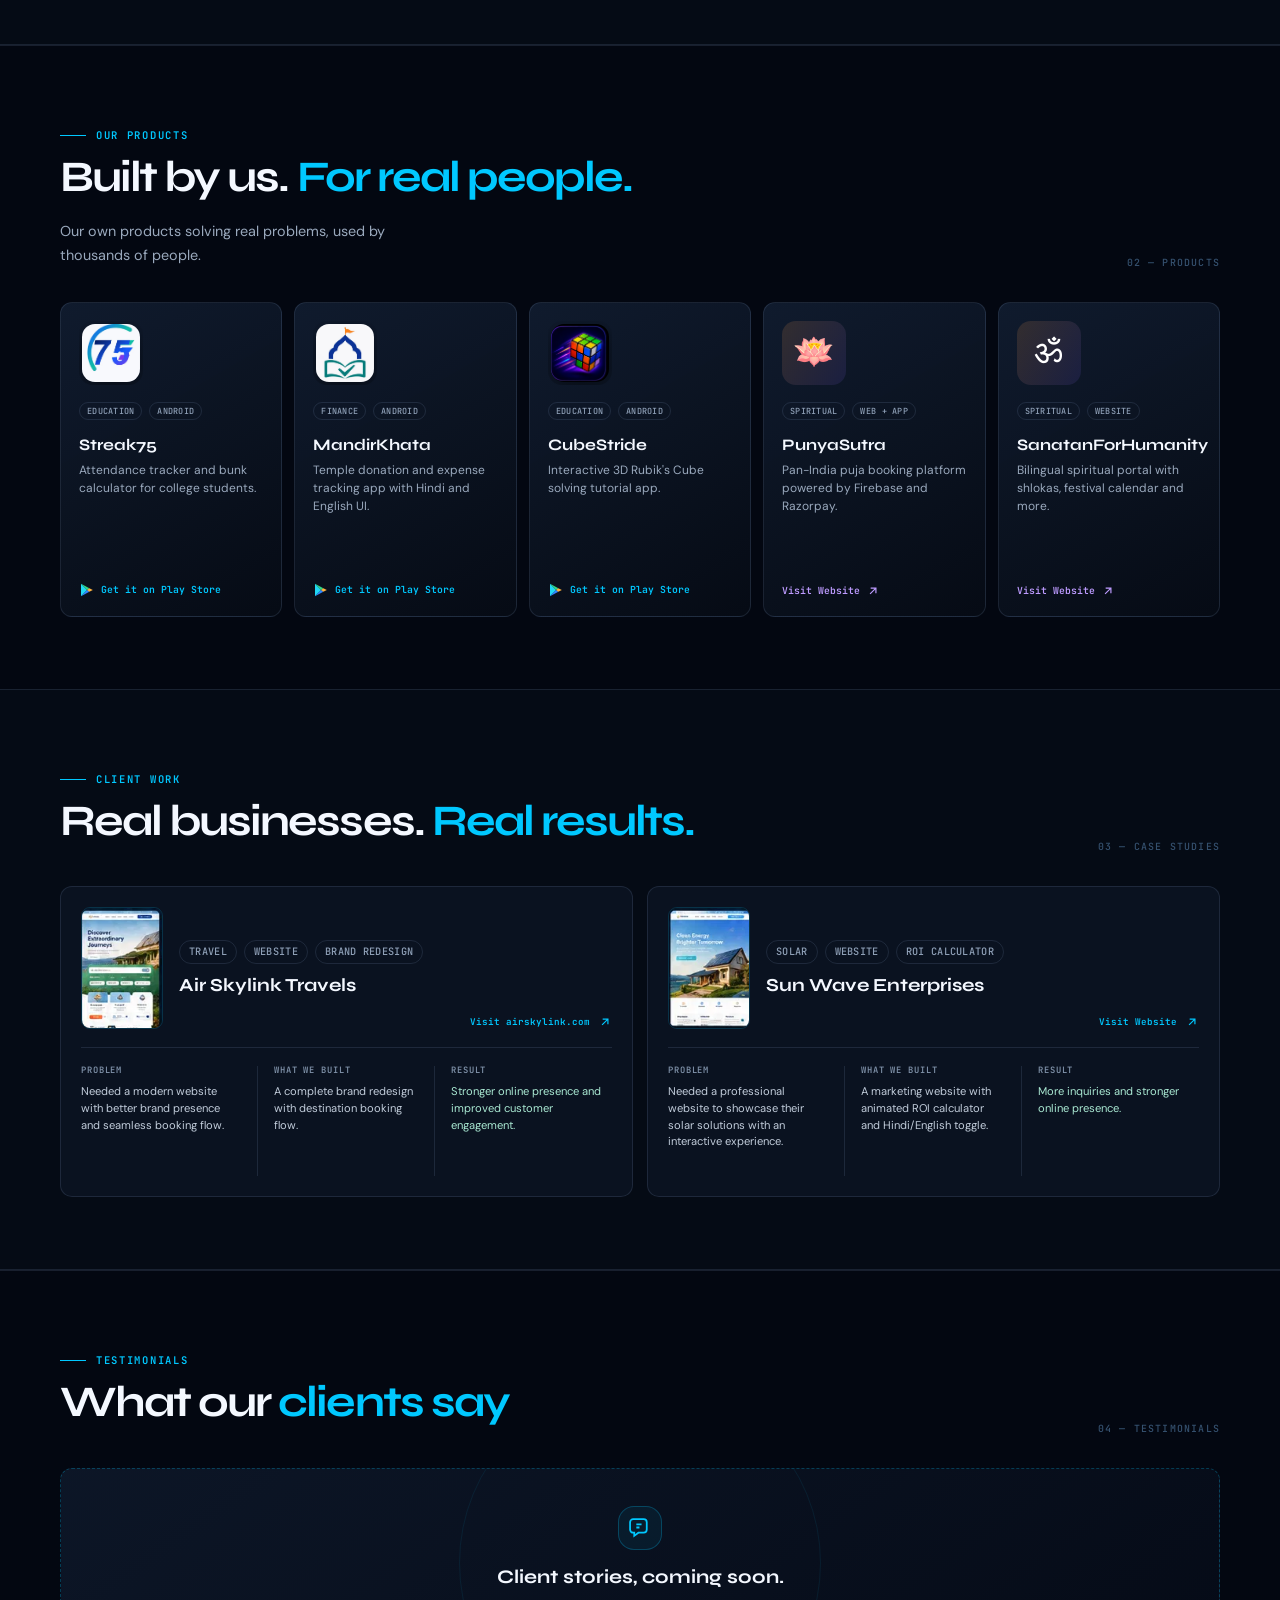
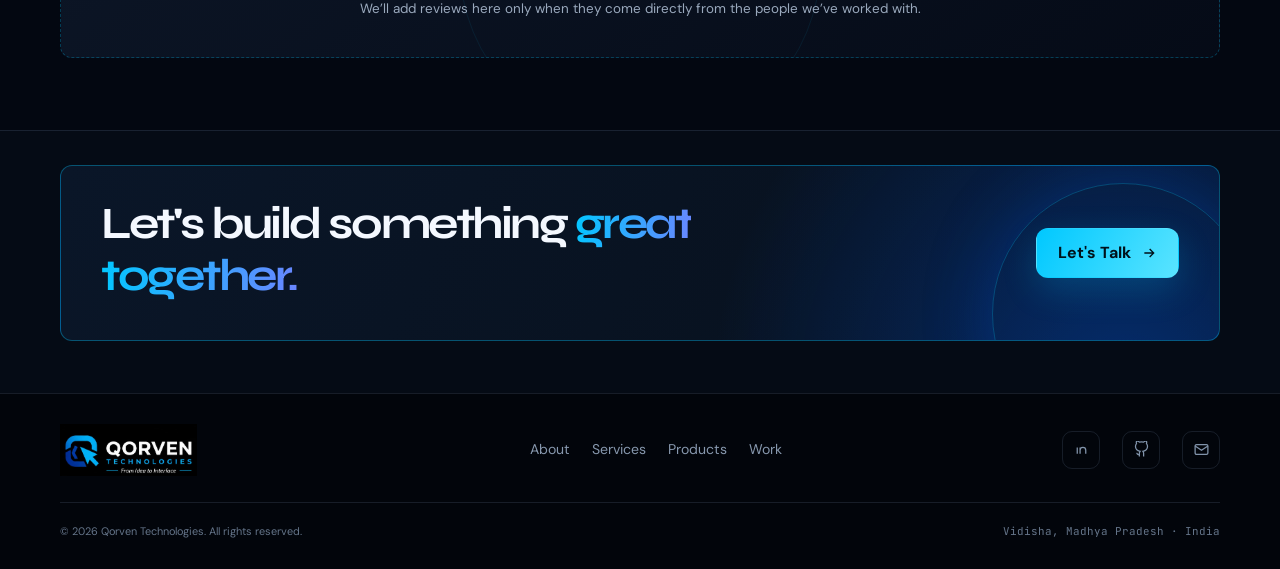
==== commit e03fc2ab: "Refine service icons and heading spacing" ====
--- a/index.html
+++ b/index.html
@@ -495,7 +495,7 @@
     :root { --container: min(1160px, calc(100% - 48px)); --radius: 14px; }
     .accent-text { color: var(--cyan); }
     .section { padding: 72px 0; border-top: 1px solid var(--line); }
-    .section-heading { max-width: 650px; font-size: clamp(2rem, 3.4vw, 3.1rem); line-height: 1.02; }
+    .section-heading { max-width: 650px; padding-bottom: .14em; font-size: clamp(2rem, 3.4vw, 3.1rem); line-height: 1.14; overflow: visible; }
     .section-kicker, .eyebrow { margin-bottom: 12px; font-size: .66rem; letter-spacing: .16em; }
     .section-head { margin-bottom: 34px; }
     .section-intro { max-width: 380px; margin-top: 12px; font-size: .9rem; }
@@ -586,7 +586,7 @@
     .service-grid { grid-template-columns: repeat(4, 1fr); gap: 13px; border: 0; }
     .service-card { min-height: 300px; padding: 24px; border: 1px solid rgba(0, 200, 255, .16); border-radius: 12px; background: linear-gradient(150deg, rgba(11, 27, 44, .93), rgba(6, 14, 25, .98)); }
     .service-number { display: none; }
-    .service-icon { margin: 0 0 42px; }
+    .service-icon { margin: 0 0 42px; border-color: rgba(0, 200, 255, .48); background: #082039; box-shadow: inset 0 0 18px rgba(0, 200, 255, .08), 0 0 18px rgba(0, 200, 255, .06); }
     .service-card h3 { font-size: 1.12rem; }
     .service-card p { margin: 10px 0 19px; font-size: .82rem; line-height: 1.55; }
     .service-card .tags { margin-top: auto; }
@@ -628,7 +628,8 @@
     .footer-cta .container { position: relative; display: flex; min-height: 150px; align-items: center; justify-content: space-between; gap: 28px; padding: 32px 40px; overflow: hidden; border: 1px solid rgba(0, 200, 255, .35); border-radius: 12px; background: radial-gradient(circle at 92% 130%, rgba(0, 87, 231, .4), transparent 38%), linear-gradient(120deg, #0a1628, #07101c); text-align: left; }
     .footer-cta .container::after { position: absolute; right: -35px; bottom: -105px; width: 260px; height: 260px; border: 1px solid rgba(0, 200, 255, .25); border-radius: 50%; content: ""; box-shadow: 0 0 70px rgba(0, 87, 231, .25); }
     .footer-cta .section-kicker { display: none; }
-    .footer-cta h2 { max-width: 650px; margin: 0; font-size: clamp(1.8rem, 3.5vw, 3rem); }
+    .footer-cta h2 { max-width: 650px; margin: 0; padding-bottom: .14em; font-size: clamp(1.8rem, 3.5vw, 3rem); line-height: 1.16; overflow: visible; }
+    .footer-cta h2 span, .section-heading .accent-text { padding-bottom: .08em; -webkit-box-decoration-break: clone; box-decoration-break: clone; }
     .footer-cta .btn { position: relative; z-index: 2; flex: 0 0 auto; }
     .site-footer { padding-top: 30px; }
     .footer-brand { width: 190px; }
@@ -828,25 +829,25 @@
         <div class="service-grid">
           <article class="service-card reveal">
             <span class="service-number">01 / 04</span>
-            <div class="service-icon"><svg viewBox="0 0 24 24" fill="none" stroke="currentColor" stroke-width="1.7" aria-hidden="true"><circle cx="12" cy="12" r="9"/><path d="M3 12h18M12 3c3 3.4 3 14.6 0 18M12 3c-3 3.4-3 14.6 0 18"/></svg></div>
+            <div class="service-icon"><svg viewBox="0 0 24 24" fill="none" stroke="currentColor" stroke-width="1.8" stroke-linecap="round" stroke-linejoin="round" aria-hidden="true"><path d="m8 7-5 5 5 5M16 7l5 5-5 5M14.5 4 9.5 20"/></svg></div>
             <h3>Web Development</h3><p>Responsive websites, landing pages and web apps — fast, accessible and ready to be found.</p>
             <div class="tags"><span class="tag">HTML / CSS / JS</span><span class="tag">React</span><span class="tag">SEO</span></div>
           </article>
           <article class="service-card reveal" style="--delay: 80ms">
             <span class="service-number">02 / 04</span>
-            <div class="service-icon"><svg viewBox="0 0 24 24" fill="none" stroke="currentColor" stroke-width="1.7" aria-hidden="true"><rect x="6" y="2.5" width="12" height="19" rx="2.5"/><path d="M10 18.5h4"/></svg></div>
+            <div class="service-icon"><svg viewBox="0 0 24 24" fill="none" stroke="currentColor" stroke-width="1.8" stroke-linecap="round" stroke-linejoin="round" aria-hidden="true"><rect x="6" y="2.5" width="12" height="19" rx="2.5"/><path d="M10 18.5h4"/></svg></div>
             <h3>App Development</h3><p>Practical Android and cross-platform apps with dependable backends and polished release flows.</p>
             <div class="tags"><span class="tag">Android</span><span class="tag">React Native</span><span class="tag">Firebase</span></div>
           </article>
           <article class="service-card reveal">
             <span class="service-number">03 / 04</span>
-            <div class="service-icon"><svg viewBox="0 0 24 24" fill="none" stroke="currentColor" stroke-width="1.7" aria-hidden="true"><path d="M5 19 19 5M14 5h5v5M5 14v5h5"/><path d="M8 8h.01M16 16h.01"/></svg></div>
+            <div class="service-icon"><svg viewBox="0 0 24 24" fill="none" stroke="currentColor" stroke-width="1.8" stroke-linecap="round" stroke-linejoin="round" aria-hidden="true"><path d="m4 20 4.6-1.1L19 8.5a2.5 2.5 0 0 0-3.5-3.5L5.1 15.4 4 20Z"/><path d="m13.8 6.7 3.5 3.5M4 20l4.6-1.1"/></svg></div>
             <h3>UI/UX Design</h3><p>Clear interfaces, purposeful flows and design systems that make complex products feel simple.</p>
             <div class="tags"><span class="tag">UX Strategy</span><span class="tag">Interface</span><span class="tag">Prototype</span></div>
           </article>
           <article class="service-card reveal" style="--delay: 80ms">
             <span class="service-number">04 / 04</span>
-            <div class="service-icon"><svg viewBox="0 0 24 24" fill="none" stroke="currentColor" stroke-width="1.7" aria-hidden="true"><path d="M12 3v3M12 18v3M3 12h3M18 12h3M5.6 5.6l2.1 2.1M16.3 16.3l2.1 2.1M18.4 5.6l-2.1 2.1M7.7 16.3l-2.1 2.1"/><circle cx="12" cy="12" r="3"/></svg></div>
+            <div class="service-icon"><svg viewBox="0 0 24 24" fill="none" stroke="currentColor" stroke-width="1.8" stroke-linecap="round" stroke-linejoin="round" aria-hidden="true"><path d="M13 2 4 14h7l-1 8 10-13h-7V2Z"/></svg></div>
             <h3>Digital Solutions</h3><p>Auth, payments, analytics, automation and deployment — the connective work that makes products run.</p>
             <div class="tags"><span class="tag">Razorpay</span><span class="tag">Automation</span><span class="tag">Cloud</span></div>
           </article>
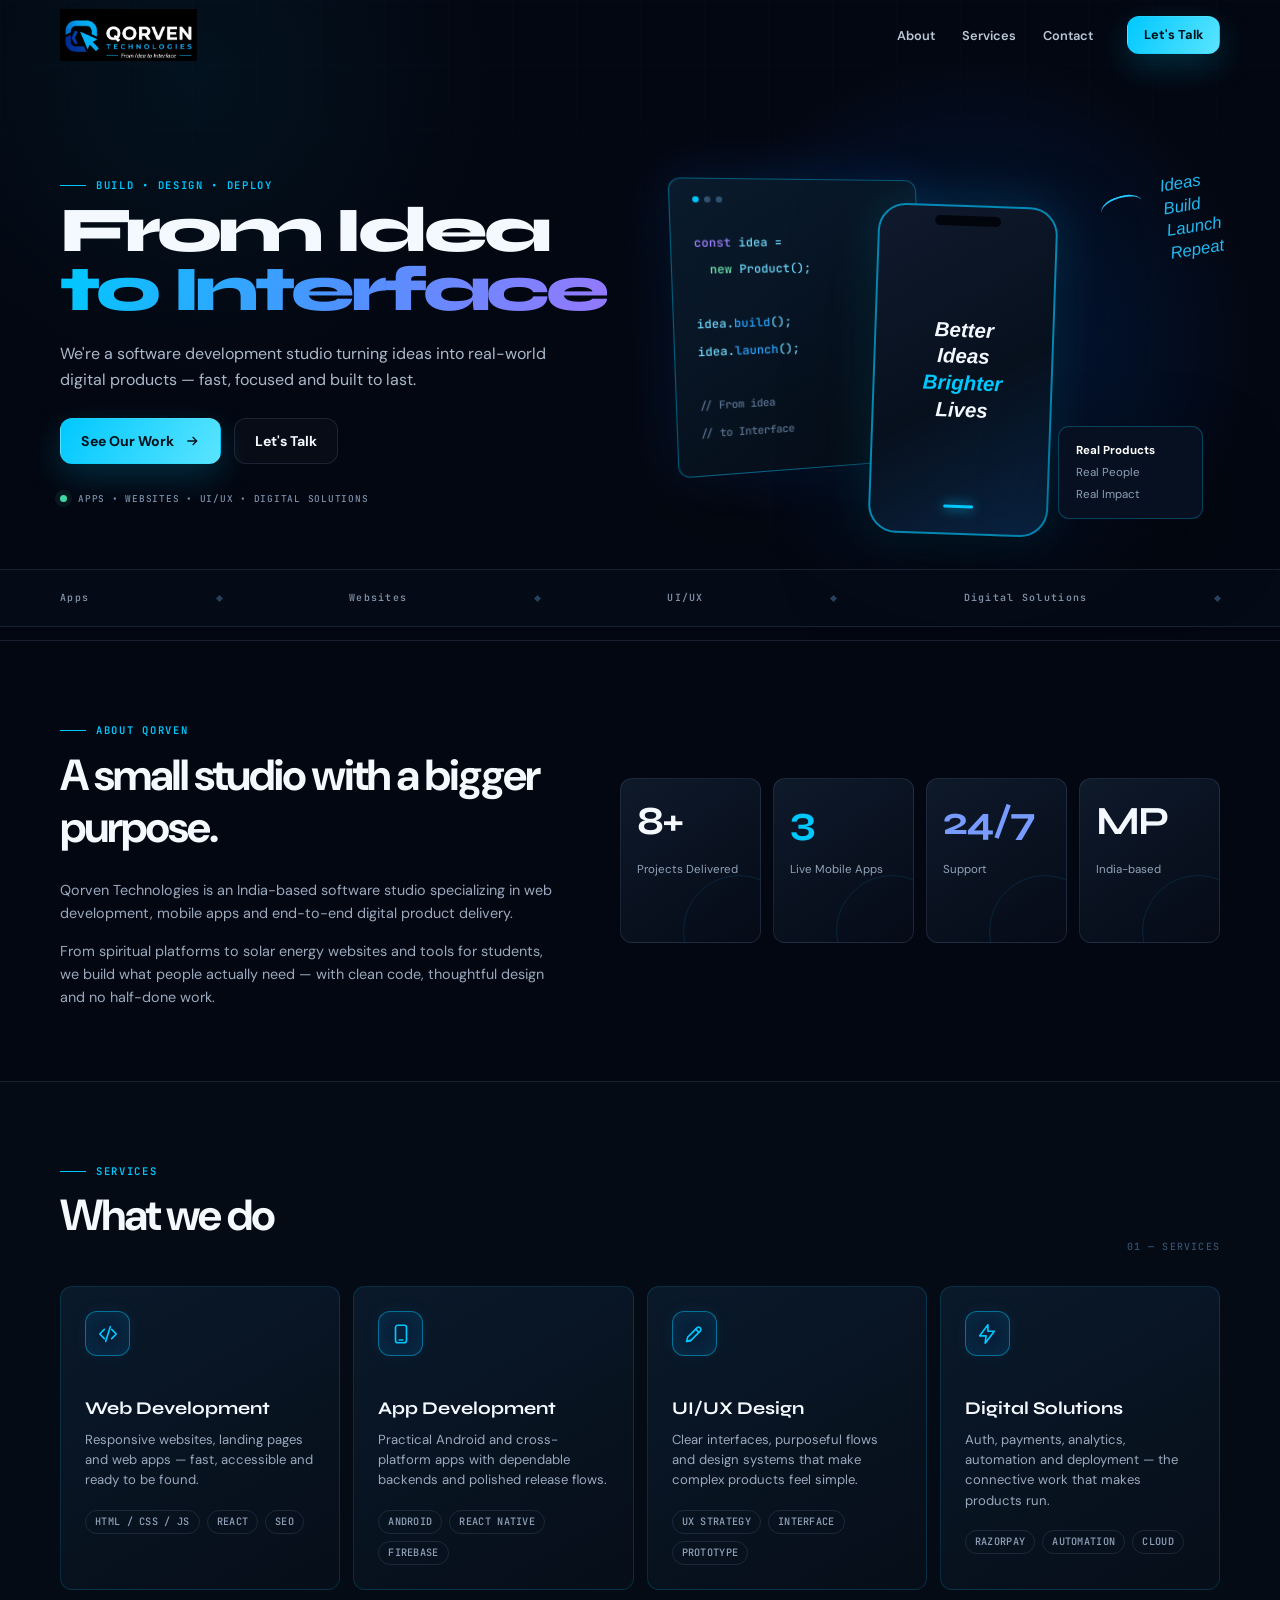
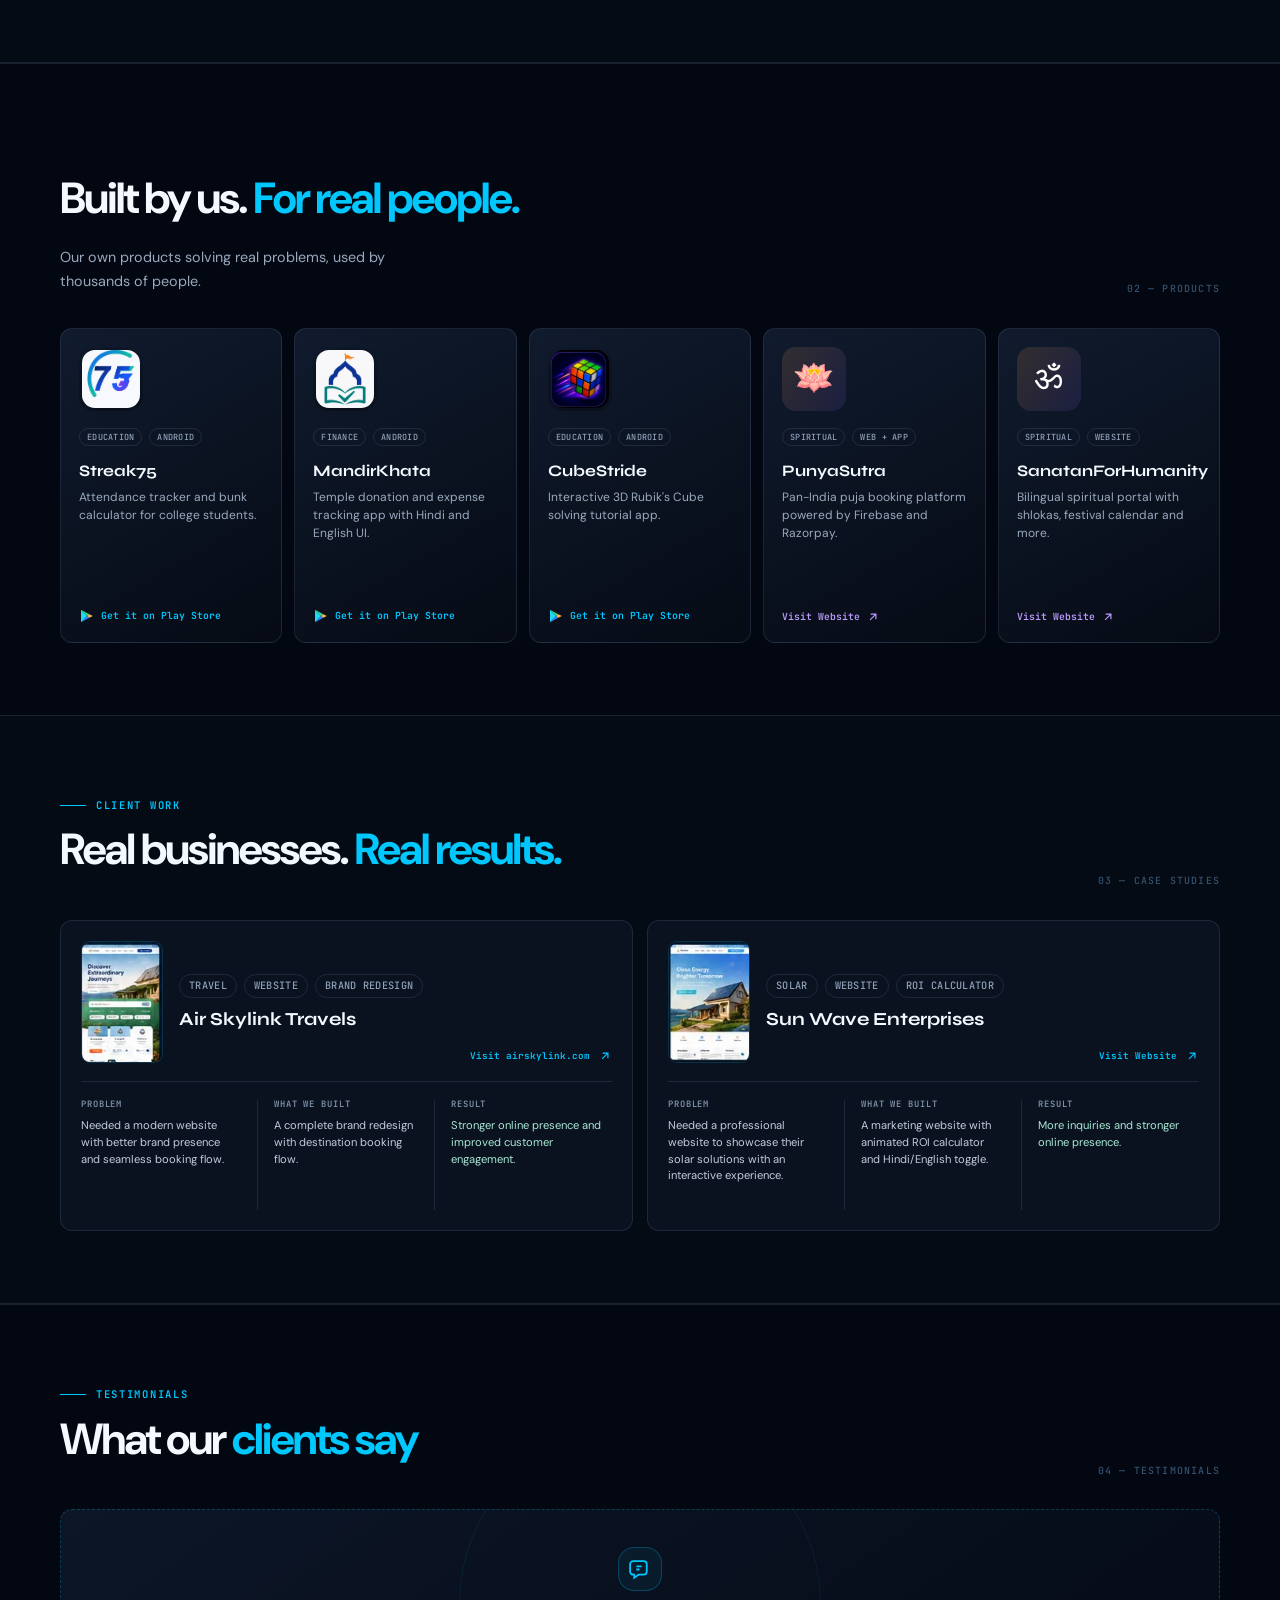
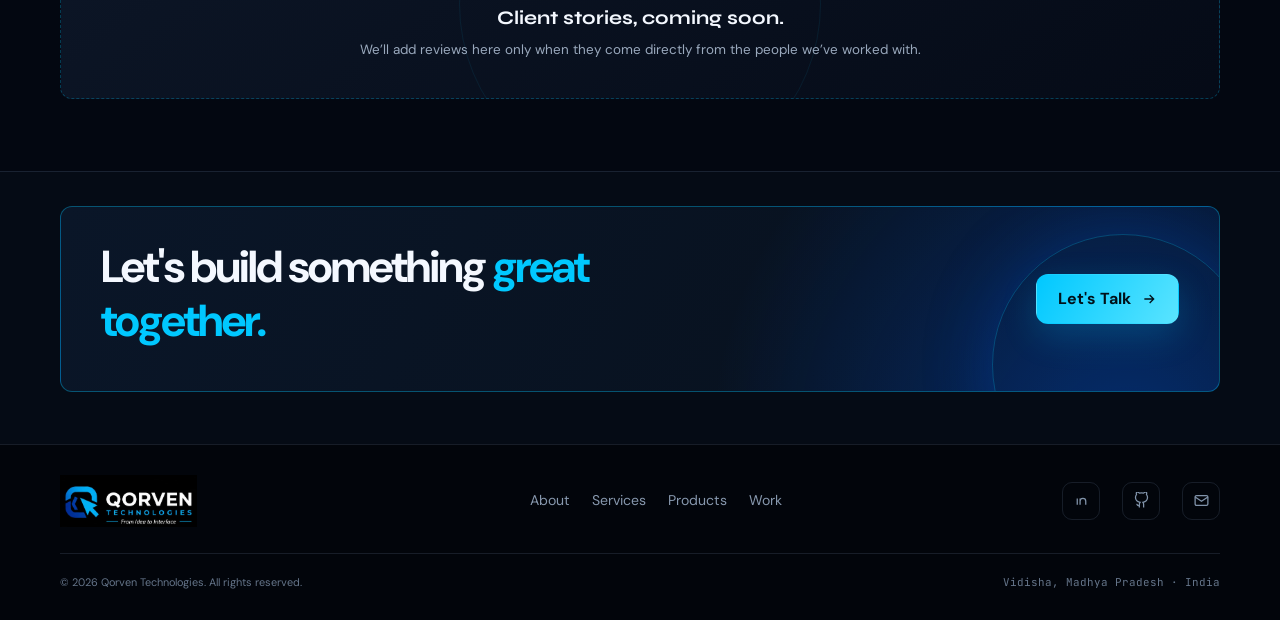
==== commit 58fc4308: "Fix heading descender clipping across browsers" ====
--- a/index.html
+++ b/index.html
@@ -495,7 +495,17 @@
     :root { --container: min(1160px, calc(100% - 48px)); --radius: 14px; }
     .accent-text { color: var(--cyan); }
     .section { padding: 72px 0; border-top: 1px solid var(--line); }
-    .section-heading { max-width: 650px; padding-bottom: .14em; font-size: clamp(2rem, 3.4vw, 3.1rem); line-height: 1.14; overflow: visible; }
+    .section-heading {
+      max-width: 650px;
+      padding: .04em 0 .22em;
+      overflow: visible;
+      font-family: var(--body);
+      font-size: clamp(2rem, 3.4vw, 3.1rem);
+      font-weight: 700;
+      line-height: 1.2;
+      letter-spacing: -.045em;
+      text-rendering: geometricPrecision;
+    }
     .section-kicker, .eyebrow { margin-bottom: 12px; font-size: .66rem; letter-spacing: .16em; }
     .section-head { margin-bottom: 34px; }
     .section-intro { max-width: 380px; margin-top: 12px; font-size: .9rem; }
@@ -628,8 +638,29 @@
     .footer-cta .container { position: relative; display: flex; min-height: 150px; align-items: center; justify-content: space-between; gap: 28px; padding: 32px 40px; overflow: hidden; border: 1px solid rgba(0, 200, 255, .35); border-radius: 12px; background: radial-gradient(circle at 92% 130%, rgba(0, 87, 231, .4), transparent 38%), linear-gradient(120deg, #0a1628, #07101c); text-align: left; }
     .footer-cta .container::after { position: absolute; right: -35px; bottom: -105px; width: 260px; height: 260px; border: 1px solid rgba(0, 200, 255, .25); border-radius: 50%; content: ""; box-shadow: 0 0 70px rgba(0, 87, 231, .25); }
     .footer-cta .section-kicker { display: none; }
-    .footer-cta h2 { max-width: 650px; margin: 0; padding-bottom: .14em; font-size: clamp(1.8rem, 3.5vw, 3rem); line-height: 1.16; overflow: visible; }
-    .footer-cta h2 span, .section-heading .accent-text { padding-bottom: .08em; -webkit-box-decoration-break: clone; box-decoration-break: clone; }
+    .footer-cta h2 {
+      max-width: 650px;
+      margin: 0;
+      padding: .04em 0 .22em;
+      overflow: visible;
+      font-family: var(--body);
+      font-size: clamp(1.8rem, 3.5vw, 3rem);
+      font-weight: 700;
+      line-height: 1.2;
+      letter-spacing: -.045em;
+      text-rendering: geometricPrecision;
+    }
+    .footer-cta h2 span,
+    .section-heading .accent-text {
+      padding: 0;
+      color: var(--cyan);
+      background: none;
+      background-clip: border-box;
+      -webkit-background-clip: border-box;
+      -webkit-text-fill-color: currentColor;
+      -webkit-box-decoration-break: slice;
+      box-decoration-break: slice;
+    }
     .footer-cta .btn { position: relative; z-index: 2; flex: 0 0 auto; }
     .site-footer { padding-top: 30px; }
     .footer-brand { width: 190px; }
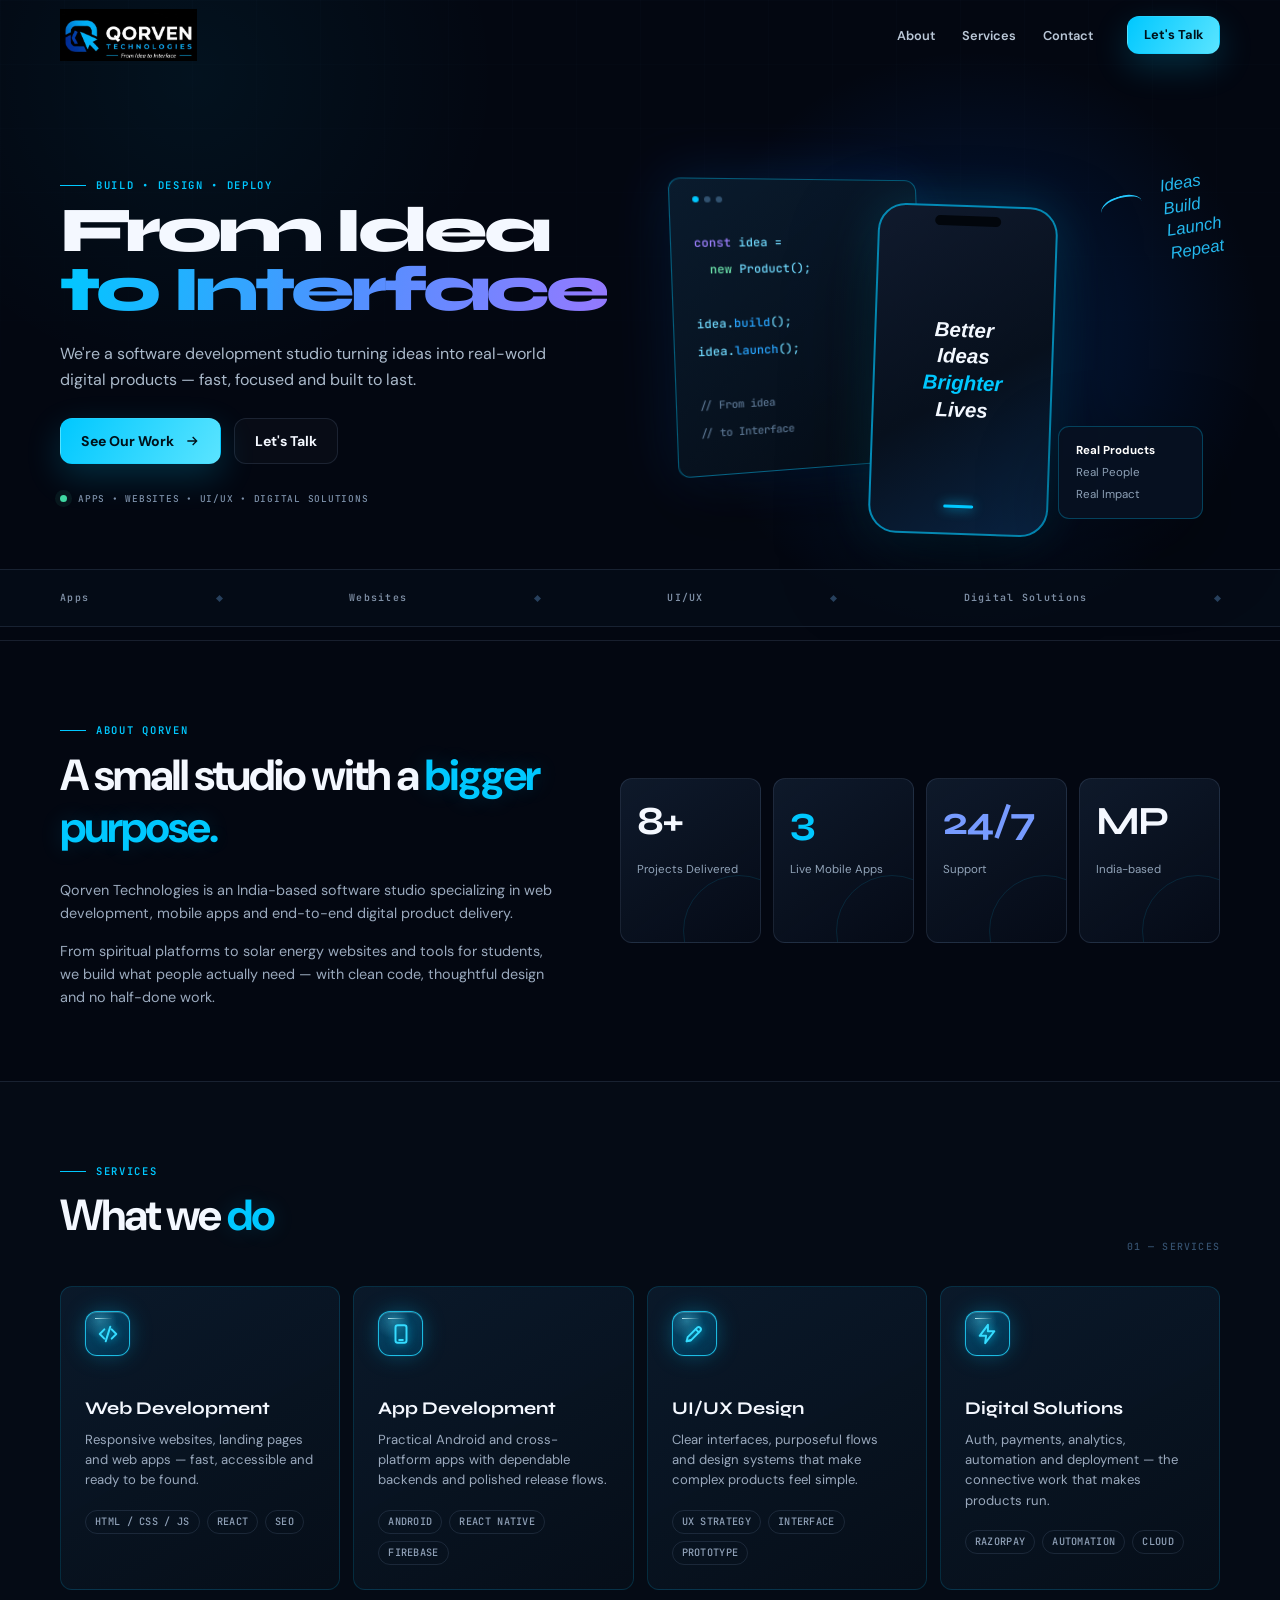
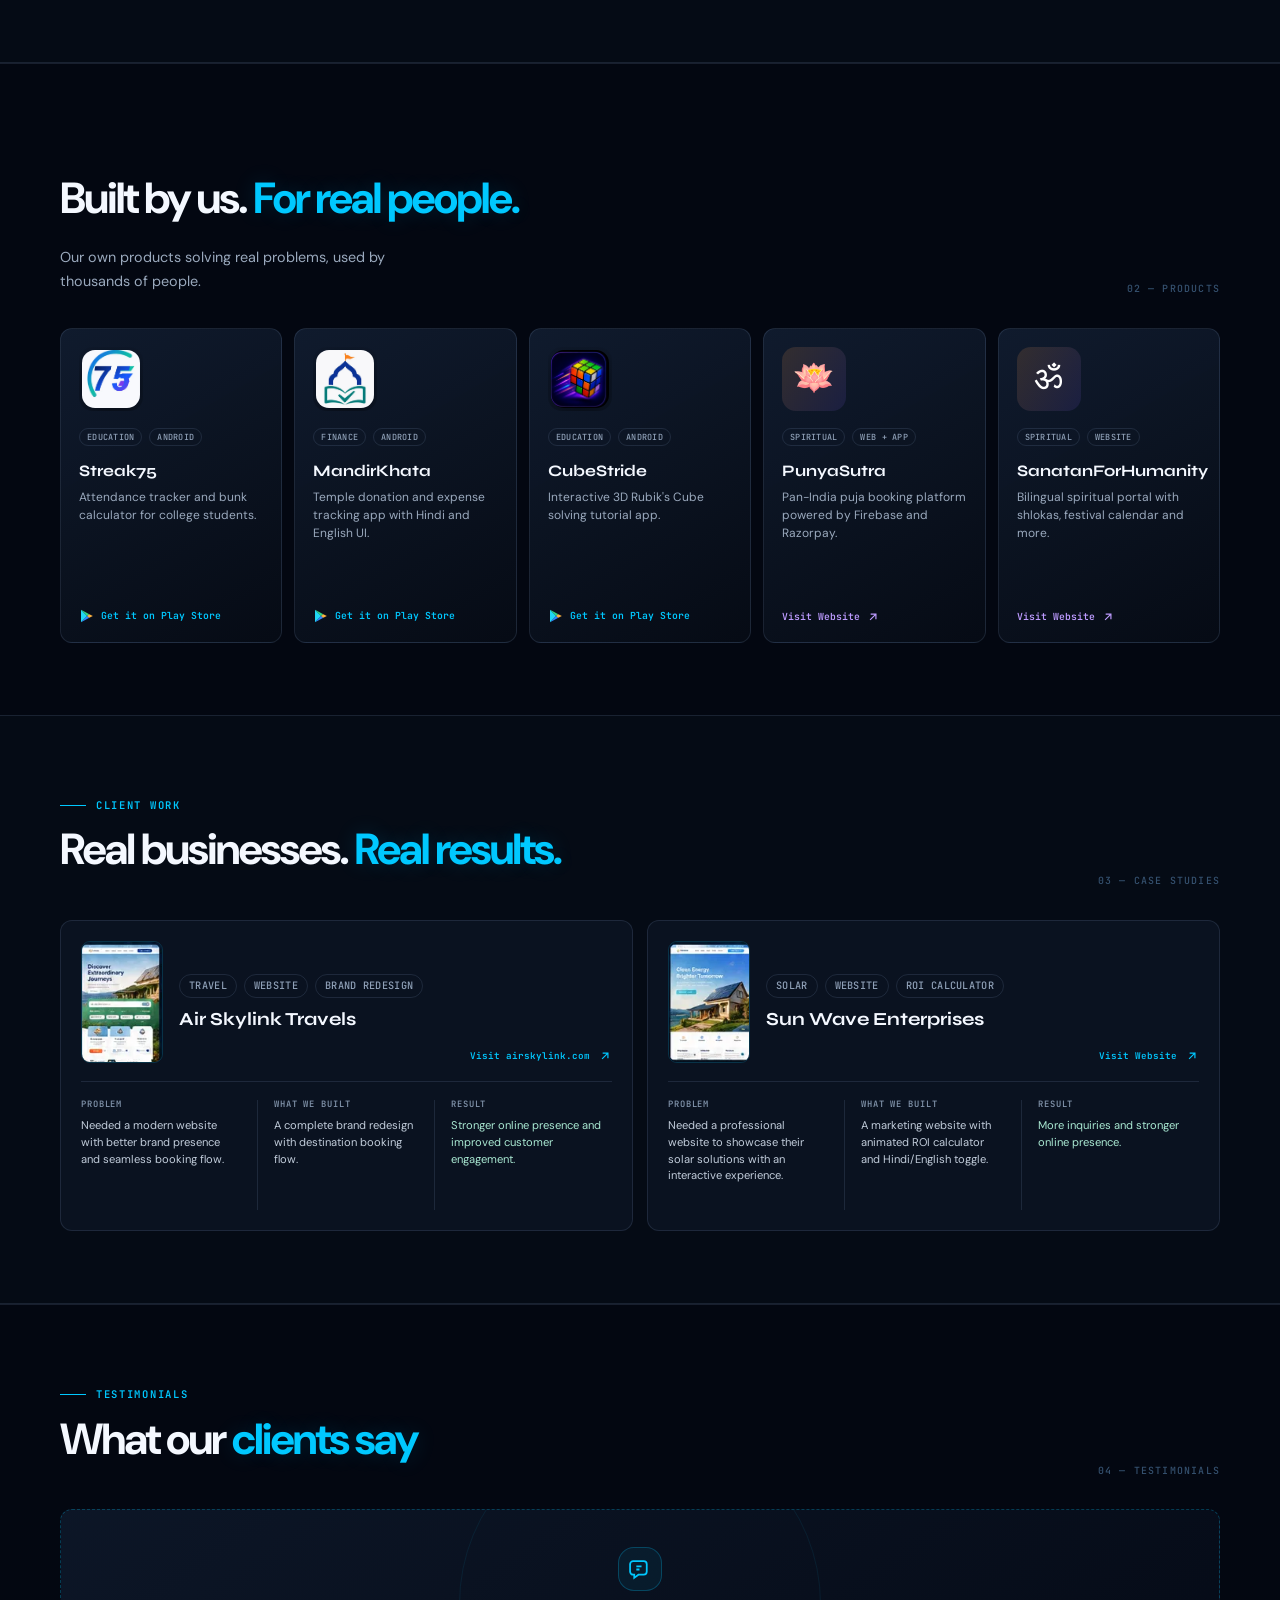
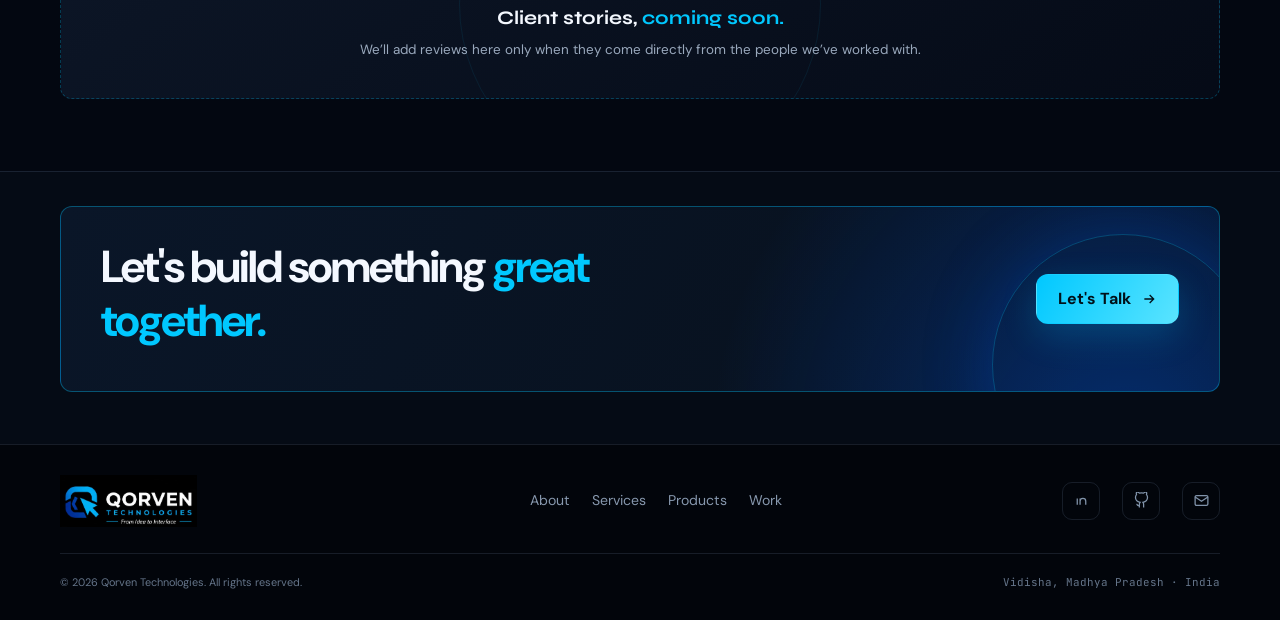
==== commit c7a5ff82: "Polish cyan accents and service icon glow" ====
--- a/index.html
+++ b/index.html
@@ -661,6 +661,50 @@
       -webkit-box-decoration-break: slice;
       box-decoration-break: slice;
     }
+    .section-heading .accent-text {
+      text-shadow: 0 0 22px rgba(0, 200, 255, .16);
+    }
+    .service-icon {
+      position: relative;
+      isolation: isolate;
+      overflow: visible;
+      border-color: rgba(35, 218, 255, .82);
+      color: #35dcff;
+      background:
+        radial-gradient(circle at 32% 22%, rgba(116, 231, 255, .28), transparent 38%),
+        linear-gradient(145deg, rgba(7, 54, 86, .98), rgba(4, 29, 53, .98));
+      box-shadow:
+        inset 0 1px 0 rgba(196, 248, 255, .2),
+        inset 0 0 20px rgba(0, 200, 255, .14),
+        0 0 0 1px rgba(0, 141, 255, .08),
+        0 0 24px rgba(0, 200, 255, .2);
+    }
+    .service-icon::before {
+      position: absolute;
+      z-index: -1;
+      inset: -9px;
+      border-radius: 16px;
+      background: radial-gradient(circle, rgba(0, 200, 255, .2), transparent 68%);
+      filter: blur(8px);
+      content: "";
+      pointer-events: none;
+    }
+    .service-icon::after {
+      position: absolute;
+      top: 6px;
+      left: 9px;
+      width: 18px;
+      height: 1px;
+      background: linear-gradient(90deg, rgba(201, 249, 255, .85), transparent);
+      box-shadow: 0 0 7px rgba(77, 225, 255, .75);
+      content: "";
+      pointer-events: none;
+    }
+    .service-icon svg {
+      overflow: visible;
+      stroke-width: 2.15;
+      filter: drop-shadow(0 0 4px rgba(0, 214, 255, .72));
+    }
     .footer-cta .btn { position: relative; z-index: 2; flex: 0 0 auto; }
     .site-footer { padding-top: 30px; }
     .footer-brand { width: 190px; }
@@ -725,6 +769,8 @@
       .service-grid { grid-template-columns: 1fr; gap: 8px; }
       .service-card { display: grid; min-height: 0; padding: 12px 14px; grid-template-columns: 43px 1fr; column-gap: 12px; align-items: center; }
       .service-icon { grid-row: 1 / span 3; width: 41px; height: 41px; margin: 0; }
+      .service-icon::before { inset: -5px; opacity: .65; filter: blur(6px); }
+      .service-icon::after { top: 5px; left: 8px; width: 15px; }
       .service-card h3 { font-size: .86rem; }
       .service-card p { margin: 3px 0; font-size: .65rem; }
       .service-card .tags { display: none; }
@@ -838,7 +884,7 @@
       <div class="about-grid container">
         <div class="about-copy">
           <p class="section-kicker reveal">About Qorven</p>
-          <h2 class="section-heading reveal" style="--delay: 70ms">A small studio with a bigger purpose.</h2>
+          <h2 class="section-heading reveal" style="--delay: 70ms">A small studio with a <span class="accent-text">bigger purpose.</span></h2>
           <p class="reveal" style="--delay: 130ms">Qorven Technologies is an India-based software studio specializing in web development, mobile apps and end-to-end digital product delivery.</p>
           <p class="reveal" style="--delay: 180ms">From spiritual platforms to solar energy websites and tools for students, we build what people actually need — with clean code, thoughtful design and no half-done work.</p>
         </div>
@@ -854,7 +900,7 @@
     <section class="section services" id="services">
       <div class="container">
         <div class="section-head split">
-          <div><p class="section-kicker reveal">Services</p><h2 class="section-heading reveal" style="--delay: 70ms">What we do</h2></div>
+          <div><p class="section-kicker reveal">Services</p><h2 class="section-heading reveal" style="--delay: 70ms">What we <span class="accent-text">do</span></h2></div>
           <span class="section-index">01 — SERVICES</span>
         </div>
         <div class="service-grid">
@@ -972,7 +1018,7 @@
         <div class="reviews-empty reveal">
           <div class="reviews-empty-inner">
             <span class="reviews-icon"><svg viewBox="0 0 24 24" fill="none" stroke="currentColor" stroke-width="1.7" aria-hidden="true"><path d="M6 17h-1a3 3 0 0 1-3-3V7a3 3 0 0 1 3-3h10a3 3 0 0 1 3 3v7a3 3 0 0 1-3 3h-5l-4 3v-3Z"/><path d="M8 9h5M8 12h3"/></svg></span>
-            <h3>Client stories, coming soon.</h3>
+            <h3>Client stories, <span class="accent-text">coming soon.</span></h3>
             <p>We’ll add reviews here only when they come directly from the people we’ve worked with.</p>
           </div>
         </div>
